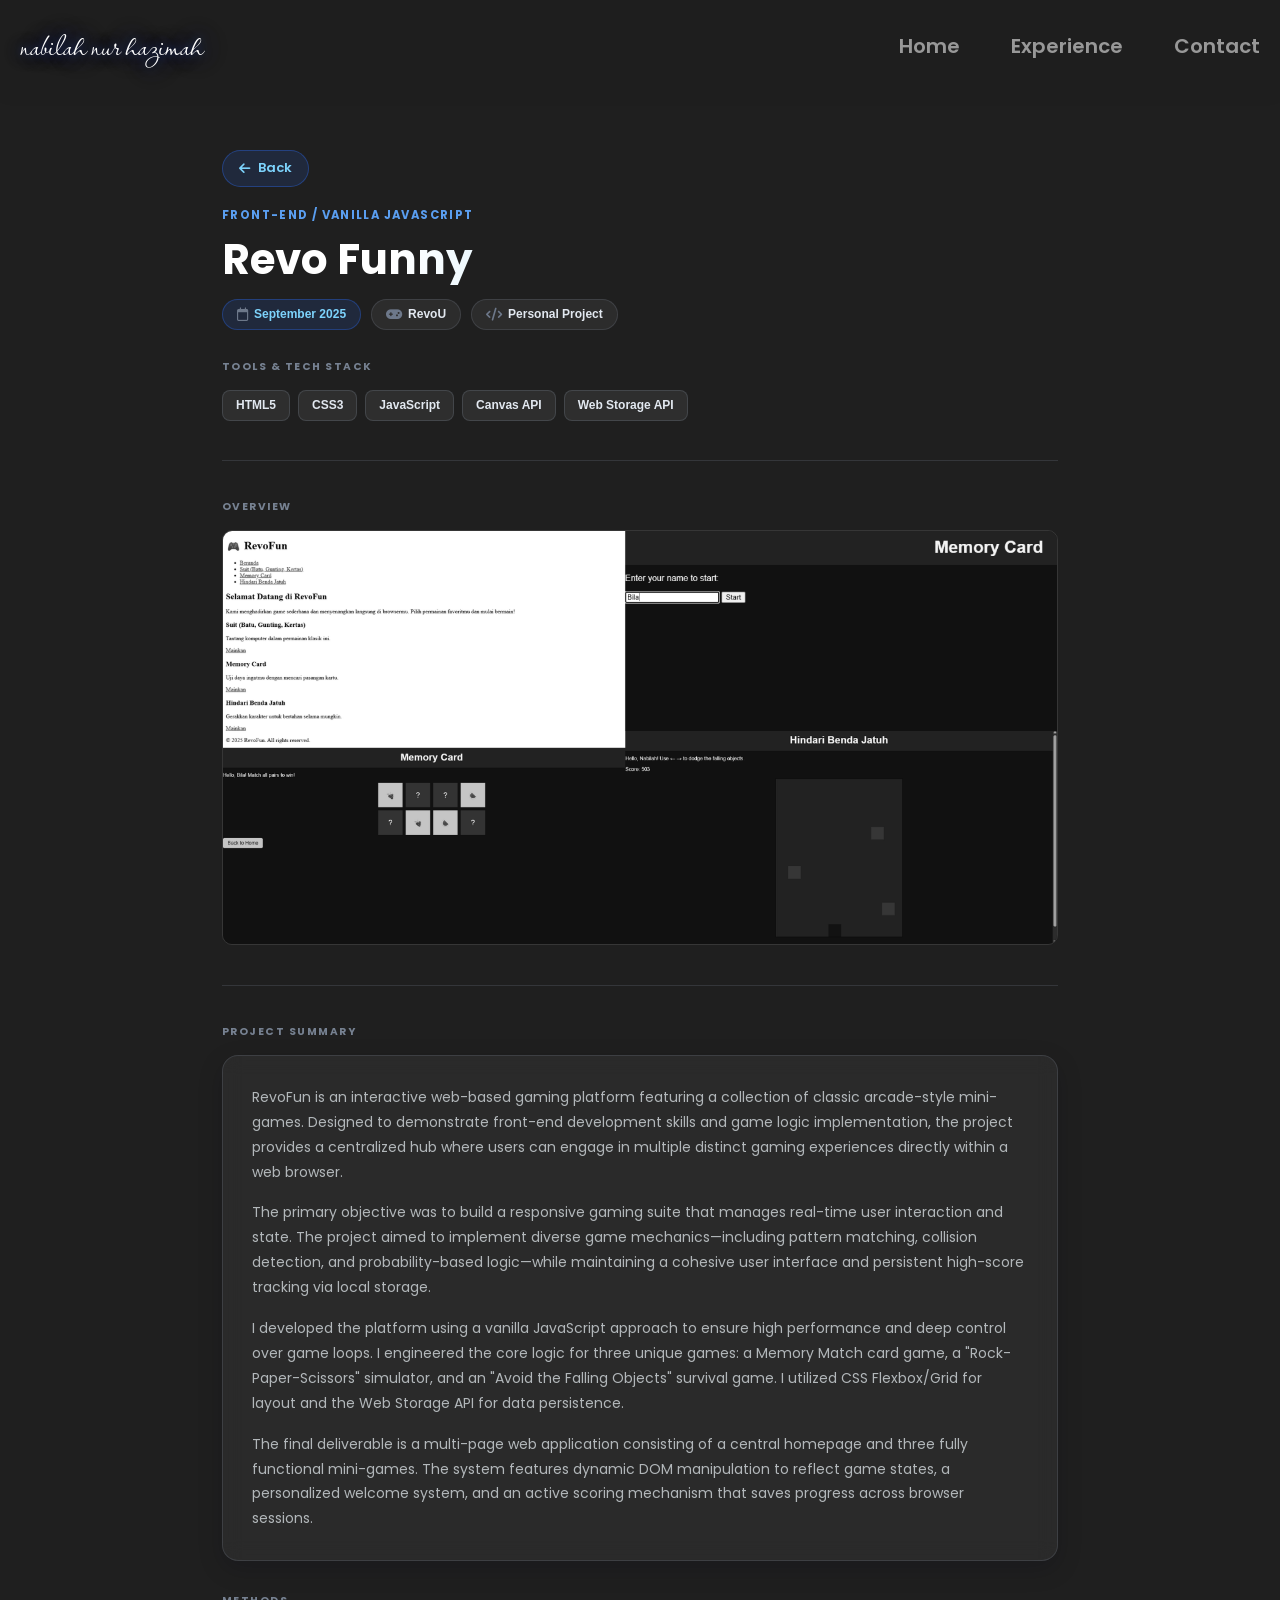
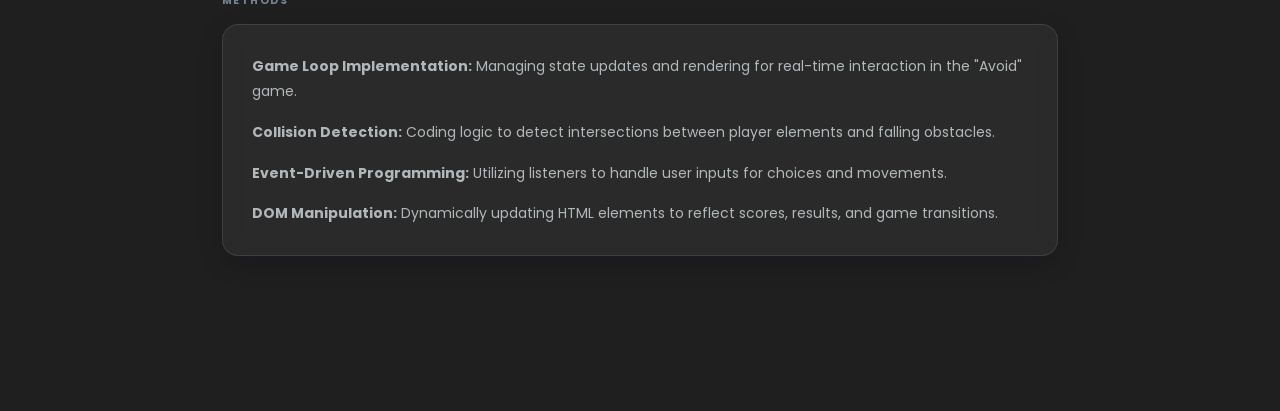
==== projects/game.html @ 8fae7a7c "push" ====
<!doctype html>
<html lang="en">
  <head>
    <meta charset="UTF-8" />
    <meta name="viewport" content="width=device-width, initial-scale=1.0" />
    <title>Browser Game Project | awxbila</title>
    <link rel="preconnect" href="https://fonts.googleapis.com" />
    <link rel="preconnect" href="https://fonts.gstatic.com" crossorigin />
    <link
      href="https://fonts.googleapis.com/css2?family=Poppins:wght@300;400;600;700&display=swap"
      rel="stylesheet"
    />
    <link
      href="https://fonts.googleapis.com/css2?family=Lavishly+Yours&display=swap"
      rel="stylesheet"
    />
    <link
      rel="stylesheet"
      href="https://cdnjs.cloudflare.com/ajax/libs/font-awesome/6.5.0/css/all.min.css"
    />
    <link rel="stylesheet" href="../assets/css/style.css" />
    <style>
      :root {
        --bg: #1f1f1f;
        --fg: #ffffff;
        --accent: #2a69f0;
        --accent-light: #7dd3fc;
        --muted: rgba(209, 215, 219, 0.82);
        --card-bg: rgba(255, 255, 255, 0.05);
        --card-border: rgba(148, 163, 184, 0.18);
        --font: "Poppins", sans-serif;
      }
      *,
      *::before,
      *::after {
        box-sizing: border-box;
        margin: 0;
        padding: 0;
        text-decoration: none;
        list-style: none;
      }
      body {
        background: var(--bg);
        color: var(--fg);
        font-family: var(--font);
        line-height: 1.6;
      }
      a {
        color: inherit;
      }
      .topbar {
        position: sticky;
        top: 0;
        z-index: 100;
        display: flex;
        align-items: center;
        gap: 14px;
        padding: 14px 2.5rem;
        background: rgba(31, 31, 31, 0.88);
        backdrop-filter: blur(10px);
        border-bottom: 1px solid var(--card-border);
      }
      .back-btn {
        display: inline-flex;
        align-items: center;
        gap: 8px;
        padding: 7px 16px;
        border-radius: 999px;
        background: rgba(42, 105, 240, 0.14);
        border: 1px solid rgba(42, 105, 240, 0.38);
        color: var(--accent-light);
        font-size: 13px;
        font-weight: 600;
        transition: background 0.25s;
        cursor: pointer;
      }
      .back-btn:hover {
        background: rgba(42, 105, 240, 0.26);
      }
      .topbar-name {
        margin-left: auto;
        font-size: 14px;
        font-weight: 600;
        color: rgba(255, 255, 255, 0.55);
        letter-spacing: 0.03em;
      }
      .project-back-row {
        display: flex;
        justify-content: flex-start;
        margin-bottom: 1.2rem;
      }
      .wrap {
        max-width: 900px;
        margin: 0 auto;
        padding: 3rem 2rem 5rem;
      }
      .proj-type {
        font-size: 11.5px;
        font-weight: 700;
        letter-spacing: 0.12em;
        text-transform: uppercase;
        color: #5a9ef0;
        margin-bottom: 10px;
      }
      .proj-title {
        font-size: clamp(26px, 5vw, 42px);
        font-weight: 700;
        line-height: 1.2;
        margin-bottom: 14px;
        background: linear-gradient(90deg, #ffffff 20%, #7dd3fc 100%);
        -webkit-background-clip: text;
        -webkit-text-fill-color: transparent;
        background-clip: text;
      }
      .proj-meta {
        display: flex;
        flex-wrap: wrap;
        gap: 10px;
        margin-bottom: 1.8rem;
      }
      .badge {
        display: inline-flex;
        align-items: center;
        gap: 6px;
        padding: 5px 14px;
        border-radius: 999px;
        font-size: 12px;
        font-weight: 600;
        font-family: Arial, sans-serif;
      }
      .badge--year {
        background: rgba(42, 105, 240, 0.14);
        border: 1px solid rgba(42, 105, 240, 0.35);
        color: var(--accent-light);
      }
      .badge--type {
        background: rgba(255, 255, 255, 0.06);
        border: 1px solid var(--card-border);
        color: #e2e8f0;
      }
      .tech-list {
        display: flex;
        flex-wrap: wrap;
        gap: 8px;
        margin-bottom: 2.4rem;
      }
      .tech-badge {
        padding: 5px 13px;
        border-radius: 8px;
        background: rgba(255, 255, 255, 0.07);
        border: 1px solid rgba(148, 163, 184, 0.2);
        font-size: 12px;
        font-weight: 600;
        color: #e2e8f0;
        font-family: Arial, sans-serif;
      }
      .section-label {
        font-size: 10.5px;
        font-weight: 700;
        letter-spacing: 0.14em;
        text-transform: uppercase;
        color: rgba(148, 163, 184, 0.75);
        margin-bottom: 14px;
      }
      .screenshots-grid {
        display: grid;
        grid-template-columns: repeat(2, 1fr);
        gap: 10px;
        margin-bottom: 2.5rem;
        align-items: start;
      }
      .screenshots-grid img {
        width: 100%;
        height: auto;
        object-fit: contain;
        object-position: center;
        filter: grayscale(100%);
        transition: filter 0.35s ease;
        border-radius: 10px;
        display: block;
        align-self: start;
        border: 1px solid var(--card-border);
      }
      .screenshots-grid img:hover {
        filter: grayscale(0%);
      }
      .screenshots-grid img:first-child {
        grid-column: 1 / -1;
      }
      .desc-card {
        background: var(--card-bg);
        border: 1px solid var(--card-border);
        border-radius: 16px;
        padding: 1.8rem;
        backdrop-filter: blur(10px);
        box-shadow: 0 8px 24px rgba(2, 6, 23, 0.18);
        margin-bottom: 2rem;
      }
      .desc-card p {
        font-size: 14px;
        line-height: 1.78;
        color: var(--muted);
        margin-bottom: 1rem;
      }
      .desc-card p:last-child {
        margin-bottom: 0;
      }
      .proj-links {
        display: flex;
        gap: 12px;
        flex-wrap: wrap;
      }
      .proj-btn {
        display: inline-flex;
        align-items: center;
        gap: 8px;
        padding: 10px 22px;
        border-radius: 10px;
        font-size: 13px;
        font-weight: 600;
        font-family: var(--font);
        transition:
          transform 0.2s,
          background 0.25s;
        cursor: pointer;
        border: none;
      }
      .proj-btn:hover {
        transform: translateY(-2px);
      }
      .proj-btn--primary {
        background: linear-gradient(135deg, #2a69f0, #00c6ff);
        color: #fff;
      }
      .proj-btn--ghost {
        background: rgba(255, 255, 255, 0.07);
        border: 1px solid rgba(148, 163, 184, 0.25);
        color: #e2e8f0;
      }
      .proj-btn--ghost:hover {
        background: rgba(255, 255, 255, 0.12);
      }
      .divider {
        height: 1px;
        background: var(--card-border);
        margin: 2.4rem 0;
      }
      @media (max-width: 600px) {
        .wrap {
          padding: 2rem 1rem 4rem;
        }
        .topbar {
          padding: 12px 1.2rem;
        }
        .proj-title {
          font-size: 24px;
        }
      }
    </style>
  </head>
  <body>
    <header>
      <nav class="navbar">
        <div class="container nav-wrapper">
          <a class="logo">nabilah nur hazimah</a>
          <div class="menu-wrapper">
            <ul class="menu">
              <li>
                <a href="../index.html#profile" class="menu-link-active"
                  >Home</a
                >
              </li>
              <li>
                <a href="../index.html#experience" class="menu-link"
                  >Experience</a
                >
              </li>
              <li>
                <a href="../index.html#contact" class="menu-link">Contact</a>
              </li>
            </ul>
          </div>
          <div class="hamburger" onclick="toggleMenu()">
            <div></div>
            <div></div>
            <div></div>
          </div>
          <ul class="mobile-menu" id="mobileMenu">
            <li>
              <a href="../index.html#profile" class="menu-link-active">Home</a>
            </li>
            <li>
              <a href="../index.html#experience" class="menu-link"
                >Experience</a
              >
            </li>
            <li>
              <a href="../index.html#contact" class="menu-link">Contact</a>
            </li>
          </ul>
        </div>
      </nav>
    </header>

    <main class="wrap">
      <div class="project-back-row">
        <a href="../index.html#experience" class="back-btn">
          <i class="fa-solid fa-arrow-left"></i>
          Back
        </a>
      </div>

      <p class="proj-type">Front-End / Vanilla JavaScript</p>
      <h1 class="proj-title">Revo Funny</h1>
      <div class="proj-meta">
        <span class="badge badge--year">
          <i class="fa-regular fa-calendar"></i> September 2025
        </span>
        <span class="badge badge--type">
          <i class="fa-solid fa-gamepad"></i> RevoU
        </span>
        <span class="badge badge--type">
          <i class="fa-solid fa-code"></i> Personal Project
        </span>
      </div>

      <p class="section-label">Tools & Tech Stack</p>
      <div class="tech-list">
        <span class="tech-badge">HTML5</span>
        <span class="tech-badge">CSS3</span>
        <span class="tech-badge">JavaScript</span>
        <span class="tech-badge">Canvas API</span>
        <span class="tech-badge">Web Storage API</span>
      </div>

      <div class="divider"></div>

      <p class="section-label">Overview</p>
      <div class="screenshots-grid">
        <img src="../assets/img/game.png" alt="Game overview" />
      </div>

      <div class="divider"></div>

      <p class="section-label">Project Summary</p>
      <div class="desc-card">
        <p>
          RevoFun is an interactive web-based gaming platform featuring a
          collection of classic arcade-style mini-games. Designed to demonstrate
          front-end development skills and game logic implementation, the
          project provides a centralized hub where users can engage in multiple
          distinct gaming experiences directly within a web browser.
        </p>
        <p>
          The primary objective was to build a responsive gaming suite that
          manages real-time user interaction and state. The project aimed to
          implement diverse game mechanics—including pattern matching, collision
          detection, and probability-based logic—while maintaining a cohesive
          user interface and persistent high-score tracking via local storage.
        </p>
        <p>
          I developed the platform using a vanilla JavaScript approach to ensure
          high performance and deep control over game loops. I engineered the
          core logic for three unique games: a Memory Match card game, a
          "Rock-Paper-Scissors" simulator, and an "Avoid the Falling Objects"
          survival game. I utilized CSS Flexbox/Grid for layout and the Web
          Storage API for data persistence.
        </p>
        <p>
          The final deliverable is a multi-page web application consisting of a
          central homepage and three fully functional mini-games. The system
          features dynamic DOM manipulation to reflect game states, a
          personalized welcome system, and an active scoring mechanism that
          saves progress across browser sessions.
        </p>
      </div>

      <!-- Method -->
      <p class="section-label">Methods</p>
      <div class="desc-card">
        <p>
          <strong>Game Loop Implementation:</strong> Managing state updates and
          rendering for real-time interaction in the "Avoid" game.
        </p>
        <p>
          <strong>Collision Detection:</strong> Coding logic to detect
          intersections between player elements and falling obstacles.
        </p>
        <p>
          <strong>Event-Driven Programming:</strong> Utilizing listeners to
          handle user inputs for choices and movements.
        </p>
        <p>
          <strong>DOM Manipulation:</strong> Dynamically updating HTML elements
          to reflect scores, results, and game transitions.
        </p>
      </div>

      <div class="proj-links">
        <!--
        <a
          href="#"
          class="proj-btn proj-btn--primary"
          target="_blank"
          rel="noopener noreferrer"
        >
          <i class="fa-solid fa-arrow-up-right-from-square"></i>
          Play Now
        </a>
    -->
        <a
          href="https://github.com/awxbila/RevoFun2.git"
          class="proj-btn proj-btn--ghost"
          target="_blank"
          rel="noopener noreferrer"
        >
          <i class="fa-brands fa-github"></i>
          Repository
        </a>
      </div>
    </main>
    <script>
      (function () {
        const markSkipIntro = () => {
          try {
            sessionStorage.setItem("awxbila:skip-intro-once", "1");
          } catch {
            // ignore storage errors
          }
        };

        document
          .querySelectorAll('a[href^="../index.html"]')
          .forEach((link) => link.addEventListener("click", markSkipIntro));
      })();
    </script>
    <script src="../assets/js/main.js"></script>
  </body>
</html>
---- assets/css/style.css ----
.cv-btn-group {
  display: flex;
  flex-direction: column;
  align-items: center;
  gap: 18px;
}
.card-se {
  background: transparent;
  border: none;
  border-radius: 10px;
  width: 90%;
  max-width: 900px;
  margin: 0 auto 30px auto;
  box-shadow: 0 4px 8px rgba(0, 0, 0, 0.3);
  display: block;
}
/* Grid 2x2 untuk gambar di dalam card-se (experience SE) */
.card-img-grid {
  display: grid;
  grid-template-columns: 1fr 1fr;
  grid-template-rows: 1fr 1fr;
  gap: 8px;
  margin-bottom: 1rem;
}
.card-img-grid img {
  width: 100%;
  height: auto;
  object-fit: contain;
  border-radius: 8px;
  background: #222;
}
/* Portfolio Toggle Buttons */

.portfolio-btn {
  flex: 1 1 0;
  padding: 0.7rem 1.5rem;
  font-size: 1.1rem;
  font-weight: 600;
  border: none;
  border-radius: 8px;
  background: #232323;
  color: #fff;
  cursor: pointer;
  transition:
    background 0.2s,
    color 0.2s;
  white-space: nowrap;
  overflow: hidden;
}

/* Typewriter animation for button text */
.typewriter-text {
  display: inline-block;
  overflow: hidden;
  white-space: nowrap;
  width: 0;
  border-right: 2px solid rgba(255, 255, 255, 0.85);
  animation:
    typewriter 1.6s steps(19, end) 0.4s forwards,
    cursor-blink 0.7s step-end 0.4s 5;
}
@keyframes typewriter {
  from {
    width: 0;
  }
  to {
    width: 11.4em;
  }
}
@keyframes cursor-blink {
  0%,
  100% {
    border-color: transparent;
  }
  50% {
    border-color: rgba(255, 255, 255, 0.85);
  }
}
.portfolio-btn.active {
  background: #2f4e91;
  color: #fff;
}
.portfolio-btn:not(.active) {
  background: #232323;
  color: #bdbdbd;
}

/* ensure disabled buttons do not show pointer cursor or allow text selection */
.portfolio-btn:disabled {
  cursor: default !important;
  user-select: none;
  /* pointer-events already disabled by element attribute, this reinforces it */
  pointer-events: none;
}

@font-face {
  font-family: "Flatlion";
  src: local("Flatlion"), local("Flat Lion");
  font-display: swap;
}

:root {
  --main-color: #ffffff;
  --body-color: #1f1f1f;

  --main-font: "Poppins", sans-serif;
}

html,
body {
  overflow-x: hidden;
}

/* ============ INTRO SPLASH OVERLAY ============ */
#intro-overlay {
  position: fixed;
  inset: 0;
  z-index: 9999;
  background-color: #1f1f1f;
  display: flex;
  align-items: center;
  justify-content: center;
  pointer-events: all;
  overflow: hidden;
  isolation: isolate;
  animation: intro-overlay-exit 0.65s ease 3.1s forwards;
}

#intro-overlay::before,
#intro-overlay::after {
  content: "";
  position: absolute;
  width: 46rem;
  height: 46rem;
  border-radius: 50%;
  pointer-events: none;
  z-index: 0;
  filter: blur(18px);
  opacity: 0.55;
  will-change: transform, filter;
  animation:
    profile-soft-glow 13s ease-in-out infinite alternate,
    profile-soft-glow-color 9s ease-in-out infinite;
}

#intro-overlay::before {
  left: -20rem;
  top: -16rem;
  background: radial-gradient(
    circle,
    rgba(96, 165, 250, 0.36) 0%,
    rgba(129, 140, 248, 0.28) 34%,
    rgba(168, 85, 247, 0.2) 58%,
    rgba(30, 64, 175, 0) 78%
  );
}

#intro-overlay::after {
  right: -20rem;
  bottom: -16rem;
  background: radial-gradient(
    circle,
    rgba(59, 130, 246, 0.32) 0%,
    rgba(147, 51, 234, 0.22) 38%,
    rgba(79, 70, 229, 0.18) 60%,
    rgba(30, 64, 175, 0) 80%
  );
  animation-duration: 15s, 10s;
  animation-direction: alternate-reverse, alternate;
}

.intro-text {
  position: relative;
  z-index: 1;
}

.intro-text {
  display: flex;
  flex-direction: column;
  align-items: center;
  gap: 0.4rem;
}

.intro-welcome {
  font-family: var(--main-font);
  font-size: clamp(52px, 10vw, 88px);
  font-weight: 600;
  color: #ffffff;
  letter-spacing: 0.18em;
  opacity: 0;
  animation:
    intro-fadein 0.55s ease 0.08s forwards,
    intro-welcome-exit 0.7s ease 2.15s forwards;
}

.intro-sub {
  font-family: var(--main-font);
  font-size: clamp(20px, 3.5vw, 34px);
  font-weight: 300;
  color: rgba(255, 255, 255, 0.7);
  opacity: 0;
  animation:
    intro-fadein 0.45s ease 0.45s forwards,
    intro-sub-exit 0.55s ease 1.7s forwards;
}

@keyframes intro-fadein {
  from {
    opacity: 0;
    transform: translateY(14px);
  }
  to {
    opacity: 1;
    transform: translateY(0);
  }
}

@keyframes intro-sub-exit {
  from {
    opacity: 1;
    transform: translateX(0);
  }
  to {
    opacity: 0;
    transform: translateX(120px);
  }
}

@keyframes intro-welcome-exit {
  from {
    opacity: 1;
    transform: scale(1) translateY(0);
  }
  to {
    opacity: 0;
    transform: scale(0.5) translateY(-80px);
  }
}

@keyframes intro-overlay-exit {
  from {
    opacity: 1;
  }
  to {
    opacity: 0;
    pointer-events: none;
  }
}
/* ============ END INTRO ============ */

body {
  background-color: var(--body-color);
  font-family: var(--main-font);
  padding-top: 6.4rem;
}
* {
  margin: 0;
  padding: 0;
  box-sizing: border-box;
  list-style: none;
  text-decoration: none;
  user-select: none; /* disable text selection site-wide */
  -webkit-user-select: none;
  -moz-user-select: none;
  -ms-user-select: none;
}
.container {
  width: 100%;
  max-width: 110rem;
  margin-left: auto;
  margin-right: auto;
  padding-left: 2rem;
  padding-right: 2rem;
}
.navbar {
  background-color: rgba(31, 31, 31, 0.78);
  top: 0;
  left: 0;
  width: 100%;
  z-index: 1000;
  box-shadow: 0 0.2rem 1rem rgba(0, 0, 0, 0.05);
  position: fixed;
  backdrop-filter: blur(8px);
  -webkit-backdrop-filter: blur(8px);
}
.navbar .nav-wrapper {
  display: flex;
  justify-content: space-between;
  align-items: center;
  padding: 20px;
  background-color: transparent;
  color: var(--main-color);
  position: relative;
}
.nav-wrapper .menu-toggle {
  display: none;
}
.nav-wrapper .logo {
  font-size: 32px;
  font-family: "Lavishly Yours", cursive;
  font-weight: 400;
  font-style: normal;
  color: var(--main-color);
  text-shadow:
    0 0 10px rgba(30, 64, 175, 0.58),
    0 0 24px rgba(30, 64, 175, 0.44),
    0 0 42px rgba(37, 99, 235, 0.34),
    0 0 68px rgba(59, 130, 246, 0.24);
}
.nav-wrapper .menu-wrapper .menu {
  display: flex;
  align-items: center;
  gap: 3.2rem;
}
.menu a {
  font-size: 20px;
  font-weight: 500;
  color: rgb(255, 255, 255);
  position: relative;
  padding: 0.8rem 0;
  transition: color 0.3s ease;
}
.menu a::after {
  content: "";
  position: absolute;
  width: 0;
  height: 0.2rem;
  bottom: 0;
  left: 0;
  background-color: rgb(177, 177, 177);
  transition: width 0.3s ease;
}
.menu a:hover {
  color: var(--main-color);
}
.menu a:hover::after {
  width: 100%;
}
.menu-wrapper .menu {
  display: flex;
  gap: 2rem;
  list-style: none;
}
.menu-wrapper .menu .menu-link,
.menu-wrapper .menu .menu-link-active {
  font-size: 20px;
  color: #989898;
  font-family: var(--main-font);
  font-weight: 600;
  font-style: normal;
}
.hamburger {
  display: none;
  flex-direction: column;
  gap: 5px;
  cursor: pointer;
  padding: 10px;
  z-index: 900;
}
.hamburger div {
  width: 25px;
  height: 3px;
  background-color: #ffffff;
  transition: all 0.3s ease;
}
/* Mobile Menu Hidden by Default */
.mobile-menu {
  display: none;
  flex-direction: column;
  position: absolute;
  top: 100%;
  left: 0;
  right: 0;
  background-color: #52606b94;
  align-items: center;
  gap: 1.5rem;
  padding: 0;
  list-style: none;
  overflow: hidden;
  max-height: 0;
  opacity: 0;
  transition:
    max-height 0.4s ease,
    opacity 0.4s ease,
    padding 0.3s ease;
  z-index: 999;
}
/* Active Dropdown */
.mobile-menu.active {
  display: flex;
  max-height: 300px;
  padding: 1.5rem 0;
  opacity: 1;
}
.mobile-menu li a {
  font-size: 18px;
  font-weight: 600;
  color: var(--main-color);
  text-decoration: none;
  transition: color 0.3s ease;
}
.mobile-menu li a:hover {
  color: #31313b;
}
/* ========== SMOOTH BODY MOVEMENT ========== */
body {
  transition: margin-top 0.4s ease;
}
.profile {
  min-height: calc(100vh - 6.4rem);
  padding: 3rem 0 2.8rem;
  background-color: transparent;
  display: grid;
  align-items: center;
  position: relative;
  overflow: visible;
}
.profile::before,
.profile::after {
  content: "";
  position: absolute;
  width: 44rem;
  height: 44rem;
  border-radius: 50%;
  pointer-events: none;
  z-index: 0;
  filter: blur(14px);
  opacity: 0.72;
  will-change: transform;
  animation:
    profile-soft-glow 10s ease-in-out infinite alternate,
    profile-soft-glow-color 7.5s ease-in-out infinite;
}
.profile::before {
  left: -16rem;
  top: -24rem;
  background: radial-gradient(
    circle,
    rgba(96, 165, 250, 0.38) 0%,
    rgba(129, 140, 248, 0.3) 30%,
    rgba(168, 85, 247, 0.2) 56%,
    rgba(30, 64, 175, 0) 76%
  );
}
.profile::after {
  right: -20rem;
  bottom: -16rem;
  background: radial-gradient(
    circle,
    rgba(125, 211, 252, 0.34) 0%,
    rgba(59, 130, 246, 0.24) 34%,
    rgba(147, 51, 234, 0.2) 58%,
    rgba(29, 78, 216, 0) 78%
  );
  animation-duration: 12s;
  animation-direction: alternate-reverse;
}
.profile .container {
  position: relative;
  z-index: 1;
}
@keyframes profile-soft-glow {
  0% {
    transform: translate(0, 0) scale(1);
  }
  25% {
    transform: translate(140px, -80px) scale(1.12);
  }
  55% {
    transform: translate(-60px, 120px) scale(0.94);
  }
  80% {
    transform: translate(100px, 60px) scale(1.07);
  }
  100% {
    transform: translate(-120px, -40px) scale(1.04);
  }
}
@keyframes profile-soft-glow-color {
  0% {
    filter: blur(14px) hue-rotate(-10deg) saturate(108%);
  }
  50% {
    filter: blur(14px) hue-rotate(24deg) saturate(126%);
  }
  100% {
    filter: blur(14px) hue-rotate(-6deg) saturate(112%);
  }
}
@media (prefers-reduced-motion: reduce) {
  .profile::before,
  .profile::after {
    animation: none;
  }
}
.profile-content {
  display: flex;
  align-items: center;
  width: 88%;
  max-width: 980px;
  margin: 2rem auto 0;
}
.profile .profile-text {
  font-family: var(--main-font);
  color: white;
  flex: 1.2;
  margin-right: 6rem;
}
.profile-text h2 {
  font-family: var(--main-font);
  color: var(--main-color);
  font-size: 65px;
  font-weight: 600;
  text-align: left;
  margin-left: 1rem;
}
.profile-text p {
  color: var(--main-color);
  padding: 1rem 1rem 0;
  text-align: left;
  font-family: var(--main-font);
  font-size: 23px;
  font-weight: 300;
  margin: 0;
}

/* push the software engineering button close to the left edge, with a rightward offset */
.profile-text .portfolio-btn {
  display: inline-block;
  text-align: left;
  position: relative;
  left: calc(
    (100vw - 100%) / -2 + 2rem + 3.5cm
  ); /* shift right additional 3.5cm (0.5cm further left) */
  margin-left: 7.5cm;
}
.profile-img {
  flex: 1;
  display: flex;
  justify-content: center;
  align-items: center;
}
.profile-img-frame {
  display: inline-flex;
  max-width: 90%;
  padding: 0;
}
.profile-img img {
  display: block;
  max-width: 100%;
  height: auto;
  border-radius: 50%;
  aspect-ratio: 1 / 1;
  object-fit: cover;
}
.btn-container {
  text-align: left;
  margin-left: 1rem;
  margin-top: 3rem;
}
.btn {
  padding: 15px 30px;
  background: linear-gradient(135deg, #00c6ff, #0072ff);
  color: var(--main-color);
  font-family: var(--main-font);
  border: none;
  border-radius: 10px;
  text-decoration: none;
  font-size: 25px;
  font-weight: 400;
  box-shadow: 0 4px 10px rgba(0, 114, 255, 0.4);
  transition:
    transform 0.2s ease,
    box-shadow 0.2s ease;
}
.btn:hover {
  transform: translateY(-3px);
  box-shadow: 0 6px 14px rgba(0, 114, 255, 0.6);
}
.about {
  min-height: calc(100vh - 6.4rem);
  padding: 4rem 0;
  display: grid;
  align-items: center;
}
#about-content-wrapper {
  width: 92%;
  max-width: 1080px;
  margin: 0 auto;
}
.about-content {
  display: flex;
  align-items: center;
  padding: 40px;
  gap: 70px;
  flex-wrap: wrap;
  min-height: 72vh;
  border-radius: 1rem;
}
.about-scroll-ready #about .about-img {
  opacity: 0;
  transform: translateX(-40px);
  transition:
    opacity 0.88s ease,
    transform 0.88s ease;
}

.about-scroll-ready #about .about-title {
  opacity: 0;
  transform: translateY(28px);
  transition:
    opacity 0.88s ease 0.19s,
    transform 0.88s ease 0.19s;
}

.about-scroll-ready #about .about-text p {
  opacity: 0;
  transform: translateY(32px);
  transition:
    opacity 0.94s ease 0.35s,
    transform 0.94s ease 0.35s;
}

.about-scroll-ready #about.is-visible .about-img,
.about-scroll-ready #about.is-visible .about-title,
.about-scroll-ready #about.is-visible .about-text p {
  opacity: 1;
  transform: translate(0, 0);
}

/* === PERFORMA ENTRANCE ANIMATION === */
.performa-anim-ready .language {
  opacity: 0;
  transform: translateX(-40px);
  transition:
    opacity 0.88s ease,
    transform 0.88s ease;
}

.performa-anim-ready .studies {
  opacity: 0;
  transform: translateX(40px);
  transition:
    opacity 0.88s ease 0.5s,
    transform 0.88s ease 0.5s;
}

.performa-anim-ready #performa.is-visible .language,
.performa-anim-ready #performa.is-visible .studies {
  opacity: 1;
  transform: translate(0, 0);
}

.about-img {
  position: relative;
  width: 380px;
  max-width: 100%;
  border-radius: 1.5rem;
  overflow: hidden;
}
.about-img img {
  width: 100%;
  height: auto;
  display: block;
  border-radius: inherit;
  filter: grayscale(1) brightness(1.28) saturate(0.2) contrast(0.9);
}
.about-img::before,
.about-img::after {
  content: "";
  position: absolute;
  inset: 0;
  border-radius: inherit;
  pointer-events: none;
  opacity: 0;
  transition: opacity 0.2s ease;
}
.about-img::before {
  z-index: 2;
  background-image: var(--about-image);
  background-size: cover;
  background-position: center;
  background-repeat: no-repeat;
  -webkit-mask-image: radial-gradient(
    circle var(--spot-size, 108px) at var(--spot-x, 50%) var(--spot-y, 50%),
    #000 0 58%,
    transparent 100%
  );
  mask-image: radial-gradient(
    circle var(--spot-size, 108px) at var(--spot-x, 50%) var(--spot-y, 50%),
    #000 0 58%,
    transparent 100%
  );
}
.about-img::after {
  z-index: 3;
  background: radial-gradient(
    circle calc(var(--spot-size, 108px) + 20px) at var(--spot-x, 50%)
      var(--spot-y, 50%),
    rgba(255, 255, 255, 0.26) 0%,
    rgba(255, 255, 255, 0.12) 38%,
    rgba(255, 255, 255, 0) 70%
  );
  mix-blend-mode: screen;
}
.about-img.is-spotlight::before,
.about-img.is-spotlight::after {
  opacity: 1;
}
.about-text {
  font-family: var(--main-font);
  color: var(--main-color);
  font-size: 14px;
  font-weight: 400;
  flex: 1;
  text-align: justify;
  max-width: 700px;
}
.about-text h2 {
  text-align: left;
  font-family: var(--main-font);
  color: var(--main-color);
  font-size: 52px;
  font-weight: 600;
  padding-bottom: 10px;
}
.about-text p {
  line-height: 1.6;
  font-family: arial;
  font-size: 14px;
  font-weight: 400;
}
.about-text h3 {
  font-family: Arial;
  margin-top: 3em;
}
.about-title {
  font-size: 1.5rem;
}

@media (prefers-reduced-motion: reduce) {
  .about-scroll-ready #about .about-img,
  .about-scroll-ready #about .about-title,
  .about-scroll-ready #about .about-text p {
    opacity: 1;
    transform: none;
    transition: none;
  }
  .performa-anim-ready .language,
  .performa-anim-ready .studies {
    opacity: 1;
    transform: none;
    transition: none;
  }
}

/* === PROJECT PAGE SCROLL REVEAL === */
.project-scroll-ready .project-reveal-label,
.project-scroll-ready .project-reveal-target {
  opacity: 0;
  transform: translateY(42px) scale(0.985);
  transition:
    opacity 0.9s cubic-bezier(0.22, 1, 0.36, 1) var(--project-reveal-delay, 0ms),
    transform 0.9s cubic-bezier(0.22, 1, 0.36, 1)
      var(--project-reveal-delay, 0ms);
  will-change: opacity, transform;
}

.project-scroll-ready .project-reveal-label {
  transform: translateY(28px);
}

.project-scroll-ready .project-reveal-label.is-visible,
.project-scroll-ready .project-reveal-target.is-visible {
  opacity: 1;
  transform: translateY(0) scale(1);
}

@media (prefers-reduced-motion: reduce) {
  .project-scroll-ready .project-reveal-label,
  .project-scroll-ready .project-reveal-target {
    opacity: 1;
    transform: none;
    transition: none;
  }
}

.section {
  font-family: var(--main-font);
  color: var(--main-color);
}

.tools-title {
  font-family: var(--main-font);
  color: var(--main-color);
  font-size: 36px;
  font-weight: 600;
  text-align: left;
  position: relative;
  display: block;
  padding-top: 10px;
  margin-bottom: 8px;
}

#skills-bd > p {
  margin-top: 0.35rem;
  margin-bottom: 1.75rem;
}

.tools-title::before {
  content: "";
  position: absolute;
  top: -15px;
  left: 0;
  width: 100%;
  height: 2px;
  background-color: var(--main-color);
}

.tools-grid {
  display: grid;
  grid-template-columns: repeat(4, 1fr);
  gap: 20px;
  align-items: stretch;
  grid-auto-rows: 104px;
}

.tool-card {
  display: flex;
  align-items: center;
  align-self: stretch;
  gap: 15px;
  padding: 18px;
  min-height: 104px;
  height: 100%;
  border-radius: 12px;
  background: #141414;
  border: 1px solid rgba(255, 255, 255, 0.05);
  transition:
    transform 0.3s ease,
    border-color 0.3s ease,
    opacity 0.55s ease,
    translate 0.55s ease,
    filter 0.4s ease;
  opacity: 0;
  translate: 0 28px;
  filter: grayscale(100%);
}

.tool-card.card-visible {
  opacity: 1;
  translate: 0 0;
}

.skills-title1 h2 {
  font-size: 32px;
  margin-bottom: 30px;
}

.skill {
  margin-bottom: 20px;
}

.skill-name {
  display: block;
  margin-bottom: 8px;
  font-size: 16px;
}

.skill-bar {
  display: flex;
  gap: 6px;
}

.skill-bar span {
  width: 35px;
  height: 8px;
  background: #444;
  border-radius: 5px;
}

.skill-bar .active {
  background: #2a69f0;
}

@media (prefers-reduced-motion: reduce) {
  .tool-card {
    opacity: 1;
    translate: 0 0;
    transition:
      transform 0.3s ease,
      border-color 0.3s ease;
  }
}

.tool-card:hover {
  transform: translateY(-4px);
  border: 1px solid rgba(255, 255, 255, 0.15);
  filter: grayscale(0%);
}

.tool-card img {
  width: 40px;
  height: 40px;
  flex-shrink: 0;
}

.tool-card > div {
  min-width: 0;
}

.tool-card h3 {
  font-size: 16px;
  margin: 0;
  line-height: 1.25;
}

.tool-card span {
  font-size: 13px;
  color: #9ca3af;
  line-height: 1.25;
}

.skills {
  padding: 20px;
  margin-bottom: 20px;
  font: var(--main-font);
  color: var(--main-color);
}
#skills-content-wrapper {
  width: 92%;
  max-width: 1080px;
  margin: 0 auto;
}
.skills-title {
  font-family: var(--main-font);
  color: var(--main-color);
  font-size: 36px;
  font-weight: 600;
  text-align: left;
  position: relative;
  display: block; /* ensure it occupies full width so Tech and Soft stack */
  padding-top: 10px;
}
.skills-title1 {
  font-family: var(--main-font);
  color: var(--main-color);
  font-size: 36px;
  font-weight: 600;
  text-align: left;
  position: relative;
  display: block;
  padding-top: 10px;
  margin-top: 3rem;
  margin-bottom: 1.35rem;
}
.skills-title::before {
  content: "";
  position: absolute;
  top: -15px;
  left: 0;
  width: 100%;
  height: 2px;
  background-color: var(--main-color);
}

/* helper classes for colored words in headings */
.blue-text {
  color: #365baa;
}
.white-text {
  color: #ffffff;
}

.skills .container {
  text-align: left;
}

.skill {
  width: 100%;
  margin-bottom: 18px;
  display: flex;
  align-items: center;
  gap: 1rem;
}

.skill:last-of-type {
  margin-bottom: 0;
}

.skill-name {
  display: inline-block;
  margin-bottom: 0;
  min-width: 170px;
  font-size: 16px;
  font-family: var(--main-font);
  color: var(--main-color);
  font-weight: 500;
}

.skill-bar {
  display: flex;
  align-items: center;
  gap: 5px;
  flex-wrap: nowrap;
}

.skill-bar span {
  width: 22px;
  height: 8px;
  background: #444;
  border-radius: 5px;
}

.soft-skills-grid {
  display: grid;
  grid-template-columns: 1fr 1fr;
  gap: 0.5rem 3rem;
}

.soft-skills-anim-ready .soft-skills-grid .skill {
  opacity: 0;
  transition:
    opacity 0.58s ease,
    transform 0.58s ease;
}

.soft-skills-anim-ready .soft-skills-grid .skill:nth-child(odd) {
  transform: translateX(-44px);
}

.soft-skills-anim-ready .soft-skills-grid .skill:nth-child(even) {
  transform: translateX(44px);
}

.soft-skills-anim-ready .soft-skills-grid.soft-visible .skill {
  opacity: 1;
  transform: translateX(0);
}

.skill-bar .active {
  background: #749cec;
}

@media (prefers-reduced-motion: reduce) {
  .soft-skills-anim-ready .soft-skills-grid .skill {
    opacity: 1;
    transform: none;
    transition: none;
  }
}
/* style and underline for Tech Skills heading */
.section-title {
  position: relative;
  display: inline-block;
}
.section-title::before {
  content: "";
  position: absolute;
  top: -15px;
  left: 0;
  width: 100%;
  height: 2px;
  background-color: var(--main-color);
}

/* underline only the Tech Skills heading */
.section-title {
  position: relative;
  display: inline-block;
}
.section-title::before {
  content: "";
  position: absolute;
  top: -15px;
  left: 0;
  width: 100%;
  height: 2px;
  background-color: var(--main-color);
}
.section h2 {
  font-size: 54px;
  border-bottom: 2px solid rgb(255, 255, 255);
  margin-bottom: 20px;
}
.performa,
.skills,
.experience,
.download-section {
  position: relative;
  overflow: visible;
}

.performa::before,
.skills::before,
.experience::before,
.download-section::before {
  content: "";
  position: absolute;
  width: 38rem;
  height: 38rem;
  border-radius: 50%;
  pointer-events: none;
  z-index: 0;
  filter: blur(14px);
  opacity: 0.52;
  will-change: transform;
  animation:
    profile-soft-glow 11s ease-in-out infinite alternate,
    profile-soft-glow-color 8.3s ease-in-out infinite;
}

.performa::before {
  left: -18rem;
  top: -10rem;
  background: radial-gradient(
    circle,
    rgba(96, 165, 250, 0.36) 0%,
    rgba(129, 140, 248, 0.28) 34%,
    rgba(168, 85, 247, 0.2) 58%,
    rgba(30, 64, 175, 0) 78%
  );
}

.skills::before {
  right: -20rem;
  top: 8rem;
  background: radial-gradient(
    circle,
    rgba(125, 211, 252, 0.34) 0%,
    rgba(59, 130, 246, 0.26) 34%,
    rgba(147, 51, 234, 0.2) 58%,
    rgba(29, 78, 216, 0) 78%
  );
  animation-duration: 12.5s, 9s;
  animation-direction: alternate-reverse, alternate;
}

.experience::before {
  left: -20rem;
  top: 6rem;
  background: radial-gradient(
    circle,
    rgba(56, 189, 248, 0.34) 0%,
    rgba(99, 102, 241, 0.26) 34%,
    rgba(192, 132, 252, 0.2) 58%,
    rgba(37, 99, 235, 0) 78%
  );
}

.download-section::before {
  right: -16rem;
  top: -2rem;
  background: radial-gradient(
    circle,
    rgba(125, 211, 252, 0.36) 0%,
    rgba(59, 130, 246, 0.28) 34%,
    rgba(167, 139, 250, 0.22) 58%,
    rgba(29, 78, 216, 0) 78%
  );
  animation-duration: 13.2s, 9.4s;
  animation-direction: alternate-reverse, alternate;
}

.performa .performa-wrapper,
.skills .container,
.experience .container,
.download-section .container {
  position: relative;
  z-index: 1;
}

@media (prefers-reduced-motion: reduce) {
  .performa::before,
  .skills::before,
  .experience::before,
  .download-section::before {
    animation: none;
  }
}

.performa {
  margin-top: 30px;
  padding: 1.5rem;
  margin-right: 3rem;
}
.performa-wrapper {
  display: flex;
  justify-content: center;
  flex-direction: row;
  align-items: flex-start;
  gap: 2rem;
  flex-wrap: wrap;
  font: var(--main-font);
  color: var(--main-color);
  max-width: 1080px;
  margin: 0 auto;
}
.performa-header {
  flex: 1;
  min-width: 300px;
  padding: 1rem;
  box-sizing: border-box;
  display: flex;
  flex-direction: column;
  align-items: flex-start;
}
/* LANGUAGE BAR */
.language {
  width: 100%;
}
.language h2 {
  font-size: 36px;
  border-bottom: 2px solid #999;
  padding-bottom: 8px;
  margin-bottom: 22px;
  width: 100%;
}
.lang-skill {
  margin-bottom: 30px;
}
.lang-skill .label {
  font-family: var(--main-font);
  font-size: 19px;
  color: var(--main-color);
  font-weight: 600;
  display: flex;
  justify-content: space-between;
  margin-bottom: 5px;
}
.bar {
  width: 100%;
  max-width: 400px;
  height: 10px;
  background: #444;
  border-radius: 20px;
  overflow: hidden;
}
.bar .fill {
  height: 100%;
  background: linear-gradient(to right, #7f00ff, #00e0ff);
  border-radius: 50px;
}
.level {
  font-family: var(--main-font);
  color: var(--main-color);
  font-weight: 600;
  float: right;
  font-size: 13px;
}
/* STUDIES */
.studies {
  width: 100%;
  --study-icon-size: 58px;
  --study-item-spacing: 30px;
}
.studies h2 {
  font-size: 36px;
  border-bottom: 2px solid #999;
  padding-bottom: 8px;
  margin-bottom: 22px;
  width: 100%;
}
.study-item {
  display: flex;
  align-items: flex-start;
  gap: 14px;
  margin-bottom: var(--study-item-spacing);
  position: relative;
}
.study-item:last-child {
  margin-bottom: 0;
}
.study-item:not(:last-child)::after {
  content: "";
  position: absolute;
  left: calc(var(--study-icon-size) / 2 - 1px);
  top: calc(var(--study-icon-size) + 4px);
  height: calc(100% - var(--study-icon-size) + var(--study-item-spacing) - 4px);
  border-left: 2px dashed rgba(125, 211, 252, 0.65);
  pointer-events: none;
  z-index: 0;
}
.icon {
  width: var(--study-icon-size);
  height: var(--study-icon-size);
  flex: 0 0 var(--study-icon-size);
  border-radius: 50%;
  background: linear-gradient(to bottom right, #00e0ff, #7f00ff);
  display: flex;
  justify-content: center;
  align-items: center;
  position: relative;
  margin-right: 0;
  padding: 4px;
  overflow: hidden;
}
.icon img {
  width: 100%;
  height: 100%;
  object-fit: contain;
  border-radius: 50%;
  background-color: rgba(255, 255, 255, 0.94);
}
.study-logo-ipb {
  width: 100%;
  height: 100%;
  object-fit: contain;
  border-radius: 50%;
  background-color: transparent;
}
.icon-ipb {
  width: var(--study-icon-size);
  height: var(--study-icon-size);
  flex: 0 0 var(--study-icon-size);
  border-radius: 50%;
  background: linear-gradient(to bottom right, #00e0ff, #7f00ff);
  display: flex;
  justify-content: center;
  align-items: center;
  position: relative;
  margin-right: 0;
  padding: 4px;
  overflow: hidden;
}
.icon::before {
  content: none;
}
.info {
  line-height: 1.4;
  flex: 1;
  min-width: 0;
  padding-left: 2px;
}
.studies .info > strong {
  font-family: var(--main-font);
  font-size: 19px;
  color: var(--main-color);
  display: block;
  font-weight: 600;
}
.info p {
  margin: 4px 0 0;
  font-size: 16px;
  font-weight: 300;
  font-family: var(--main-font);
  color: var(--main-color);
}
.studies .info h3,
.studies .info h4,
.studies .info h5 {
  margin: 6px 0 0;
  padding-left: 4px;
  font-size: 12px;
  font-weight: 300;
  font-family: Arial, sans-serif;
  color: rgb(209, 215, 219);
  text-align: justify;
  text-justify: inter-word;
}

.studies .info h4,
.studies .info h4 strong {
  color: rgb(83, 133, 194);
}

.studies .info h3 strong,
.studies .info h4 strong,
.studies .info h5 strong {
  font-family: inherit;
  font-size: inherit;
  font-weight: inherit;
  display: inline;
}

.status-icon {
  width: 45px;
  height: 45px;
  border-radius: 12px;

  display: flex;
  align-items: center;
  justify-content: center;

  position: relative;
  isolation: isolate;
  background: linear-gradient(135deg, rgb(37, 37, 40), rgb(10, 14, 24));
  color: white;
  font-size: 18px;
  border: 1px solid rgba(105, 130, 175, 0.35);
  box-shadow:
    0 0 10px rgba(14, 22, 40, 0.55),
    0 0 18px rgba(27, 62, 122, 0.28);

  flex-shrink: 0;
}

.status-icon::before {
  content: "";
  position: absolute;
  inset: -1.4px;
  border-radius: inherit;
  padding: 1.4px;
  background: linear-gradient(
    135deg,
    rgba(7, 7, 9, 0.98) 0%,
    rgba(21, 28, 45, 0.92) 50%,
    rgba(68, 129, 228, 0.78) 100%
  );
  -webkit-mask:
    linear-gradient(#000 0 0) content-box,
    linear-gradient(#000 0 0);
  mask:
    linear-gradient(#000 0 0) content-box,
    linear-gradient(#000 0 0);
  -webkit-mask-composite: xor;
  mask-composite: exclude;
  pointer-events: none;
}

.status-icon::after {
  content: "";
  position: absolute;
  inset: -7px;
  border-radius: 16px;
  background: radial-gradient(
    circle at 34% 30%,
    rgba(10, 10, 12, 0.38) 0%,
    rgba(25, 52, 103, 0.22) 55%,
    rgba(56, 124, 246, 0.12) 100%
  );
  filter: blur(6px);
  z-index: -1;
  pointer-events: none;
}

.status-card {
  display: flex;
  align-items: center;
  gap: 15px;
}

.status-section {
  margin-right: 3rem;
  padding: 0.4rem 1.5rem 0.8rem;
  margin-bottom: 3rem;
}

.status-wrapper {
  max-width: 1080px;
  margin: 0 auto;
  display: grid;
  grid-template-columns: repeat(3, minmax(220px, 1fr));
  gap: 1rem;
}

.status-card {
  min-height: 132px;
  padding: 1.15rem 1rem;
  border-radius: 14px;
  border: 1px solid rgba(125, 211, 252, 0.34);
  background: linear-gradient(
    145deg,
    rgba(15, 23, 42, 0.55) 0%,
    rgba(55, 65, 81, 0.35) 100%
  );
  box-shadow: 0 12px 26px rgba(2, 6, 23, 0.34);
  display: flex;
  align-items: center;
  justify-content: flex-start;
}

.status-card h3 {
  margin: 0;
  font-size: 16px;
  font-family: Arial, Helvetica, sans-serif;
  font-weight: 600;
  color: rgb(255, 255, 255);
  text-align: left;
}

.status-card p {
  margin: 0;
  font-size: 12px;
  font-family: Arial, Helvetica, sans-serif;
  font-weight: 600;
  color: rgb(212, 200, 200);
  text-align: left;
}

.status-number {
  font-size: 28px;
  font-weight: 600;
  color: var(--main-color);
  margin-left: auto;
}

.experience {
  padding: 2.5rem;
  margin-right: 3rem;
  font-family: var(--main-font);
  color: var(--main-color);
}
/*EXPERIANCE*/
.experience-heading {
  display: flex;
  flex-direction: column;
  align-items: center;
  justify-content: center;
  width: 100%;
  margin: 40px 0 14px;
  gap: 0.5rem;
}
.experience-heading::before,
.experience-heading::after {
  content: none;
}
.experience-heading h2 {
  font-size: 54px;
  font-family: var(--main-font);
  font-weight: 600;
  text-align: center;
  margin: 0;
  white-space: nowrap;
  background: linear-gradient(90deg, #b1b9ff 0%, #534bc5 100%);
  -webkit-background-clip: text;
  background-clip: text;
  color: transparent;
}

.experience-heading p {
  max-width: 760px;
  margin: 0;
  font-size: 15px;
  line-height: 1.2;
  text-align: center;
  color: rgba(187, 187, 187, 0.92);
}
.experience .container h3 {
  font-size: 27.5px;
  font-family: var(--main-font);
  padding: 10px;
  margin: 20px 0 20px;
  font-weight: 600;
  color: var(--main-color);
}
/* TAB MENU */

.portfolio-tabs {
  display: flex;
  justify-content: space-between;
  align-items: center;

  max-width: 700px;
  margin: 34px auto 12px;

  background: rgba(255, 255, 255, 0.08);
  border-radius: 14px;
  padding: 5px;

  backdrop-filter: blur(10px);
}

.tab {
  flex: 1;

  background: transparent;
  border: none;

  padding: 11px 0;

  display: flex;
  flex-direction: column;
  align-items: center;
  justify-content: center;

  gap: 4px;

  color: #ddd;
  font-family: Arial, Helvetica, sans-serif;
  font-size: 13px;
  font-weight: 600;
  line-height: 1.15;

  cursor: pointer;
  transition: 0.3s;
  border-radius: 10px;
}

.tab.active {
  background: rgba(28, 71, 146, 0.52);
  color: white;
  box-shadow: 0 0 14px rgba(32, 94, 203, 0.2);
}

.tab:hover:not(.active) {
  background: rgba(255, 255, 255, 0.05);
  color: white;
}

/* ICON */

.tab i {
  font-size: 15px;
}

/* FILTER */

.experience-filter {
  display: flex;
  justify-content: center;
  gap: 8px;
  margin-bottom: 32px;
  background: rgba(255, 255, 255, 0.08);
  padding: 5px;
  border-radius: 24px;
  width: max-content;
  margin-left: auto;
  margin-right: auto;
}

.filter {
  border: none;
  padding: 8px 18px;
  border-radius: 18px;
  background: transparent;
  color: white;
  font-family: Arial, Helvetica, sans-serif;
  font-size: 13px;
  font-weight: 600;
  line-height: 1.1;
  cursor: pointer;
  transition: 0.3s;
}

.filter.active {
  background: #1f4eb3;
  box-shadow: 0 0 14px rgba(42, 105, 240, 0.42);
}

.filter:hover:not(.active) {
  background: rgba(42, 105, 240, 0.2);
}

/* GRID */

.portfolio-grid {
  display: none;
  grid-template-columns: repeat(auto-fit, minmax(250px, 1fr));
  gap: 25px;
  max-width: 1000px;
  margin: auto;
}

.portfolio-grid.active {
  display: grid;
}

.experience-entry[hidden] {
  display: none !important;
}

.work-timeline {
  grid-column: 1 / -1;
  width: 100%;
  max-width: 920px;
  margin: 0 auto;
  padding: 1.8rem 1.8rem 1.5rem;
  border-radius: 18px;
  background: rgba(255, 255, 255, 0.05);
  border: 1px solid rgba(148, 163, 184, 0.18);
  backdrop-filter: blur(10px);
  box-shadow: 0 16px 34px rgba(2, 6, 23, 0.22);
  justify-self: center;
  --work-logo-size: 75px;
  --work-item-spacing: 34px;
}

.work-item {
  position: relative;
  display: flex;
  align-items: flex-start;
  gap: 18px;
  margin-bottom: var(--work-item-spacing);
}

.work-item:last-child {
  margin-bottom: 0;
}

.work-item:not(:last-child)::after {
  content: "";
  position: absolute;
  left: calc(var(--work-logo-size) / 2 - 1px);
  top: calc(var(--work-logo-size) + 6px);
  height: calc(100% - var(--work-logo-size) + var(--work-item-spacing) - 6px);
  border-left: 2px solid rgba(125, 211, 252, 0.55);
  pointer-events: none;
}

.work-logo {
  width: var(--work-logo-size);
  height: var(--work-logo-size);
  flex: 0 0 var(--work-logo-size);
  border-radius: 50%;
  padding: 4px;
  background: linear-gradient(135deg, #9ed8ff 0%, #356cf0 100%);
  display: flex;
  align-items: center;
  justify-content: center;
  position: relative;
  overflow: hidden;
  box-shadow: 0 10px 20px rgba(24, 55, 110, 0.28);
  z-index: 1;
}

.work-logo img {
  width: 100%;
  height: 100%;
  object-fit: cover;
  border-radius: 50%;
  background: rgba(255, 255, 255, 0.96);
}

.work-logo-empty {
  background: rgba(17, 24, 39, 0.5);
  border: 2px solid rgba(125, 211, 252, 0.38);
  box-shadow: none;
}

.work-body {
  flex: 1;
  min-width: 0;
  padding-top: 5px;
  text-align: left;
}

.work-body h3 {
  margin: 0;
  font-size: 23px;
  line-height: 1.2;
  font-weight: 600;
  font-family: var(--main-font);
  color: var(--main-color);
  text-align: left;
}

.work-company {
  display: inline-block;
  margin-left: 0.45rem;
  color: #8db8ff;
}

.work-period {
  margin: 8px 0 0;
  font-size: 14px;
  line-height: 1.35;
  font-family: Arial, sans-serif;
  color: rgba(226, 232, 240, 0.82);
  text-align: left;
}

.work-description {
  margin: 12px 0 0;
  max-width: 760px;
  font-size: 13px;
  line-height: 1.65;
  font-family: Arial, sans-serif;
  color: rgb(209, 215, 219);
  text-align: justify;
  text-justify: inter-word;
}

.work-item-placeholder {
  min-height: var(--work-logo-size);
}

.work-body-placeholder {
  flex: 1;
  min-height: var(--work-logo-size);
  display: flex;
  align-items: center;
  text-align: left;
}

.work-placeholder-label {
  font-family: Arial, sans-serif;
  font-size: 14px;
  font-weight: 600;
  letter-spacing: 0.02em;
  color: rgba(210, 220, 235, 0.78);
}

/* ── Organizational Timeline ── */

.org-timeline {
  grid-column: 1 / -1;
  position: relative;
  width: 100%;
  max-width: 920px;
  margin: 0 auto;
  padding: 2.2rem 1.8rem 1.3rem;
  border-radius: 18px;
  background: rgba(255, 255, 255, 0.05);
  border: 1px solid rgba(148, 163, 184, 0.18);
  backdrop-filter: blur(10px);
  box-shadow: 0 16px 34px rgba(2, 6, 23, 0.22);
  justify-self: center;
  --org-dot-size: 14px;
  --org-dot-top: 20px;
}

/* Center vertical line */
.org-timeline::before {
  content: "";
  position: absolute;
  left: 50%;
  top: calc(var(--org-dot-top) + (var(--org-dot-size) / 2));
  bottom: 0;
  width: 2px;
  transform: translateX(-50%);
  background: rgba(125, 211, 252, 0.55);
  pointer-events: none;
}

/* Each row */
.org-item {
  position: relative;
  display: flex;
  width: 100%;
  margin-bottom: 52px;
}

.org-item:last-child {
  margin-bottom: 0;
}

/* Right-aligned card */
.org-item--right {
  justify-content: flex-end;
}

.org-item--right .org-card {
  margin-left: calc(50% + 36px);
  width: calc(50% - 62px);
}

/* Left-aligned card */
.org-item--left {
  justify-content: flex-start;
}

.org-item--left .org-card {
  margin-right: calc(50% + 36px);
  width: calc(50% - 62px);
}

/* Dot on center line */
.org-dot {
  position: absolute;
  left: 50%;
  top: var(--org-dot-top);
  width: var(--org-dot-size);
  height: var(--org-dot-size);
  border-radius: 50%;
  background: #2a69f0;
  border: 3px solid rgba(125, 211, 252, 0.85);
  transform: translateX(-50%);
  z-index: 2;
  box-shadow: 0 0 10px rgba(42, 105, 240, 0.55);
}

/* Card box */
.org-card {
  background: rgba(255, 255, 255, 0.05);
  border: 1px solid rgba(148, 163, 184, 0.18);
  border-radius: 14px;
  padding: 1.2rem;
  backdrop-filter: blur(10px);
  box-shadow: 0 8px 24px rgba(2, 6, 23, 0.22);
}

.org-name {
  margin: 0 0 2px;
  font-size: 16px;
  font-weight: 700;
  font-family: var(--main-font);
  color: var(--main-color);
  line-height: 1;
}

.org-role {
  margin: 0 0 1px;
  font-size: 13px;
  font-family: Arial, sans-serif;
  color: #5a9ef0;
  font-weight: 600;
}

.org-year {
  margin: 0 0 18px;
  font-size: 12px;
  font-family: Arial, sans-serif;
  color: rgba(226, 232, 240, 0.68);
}

.org-img-wrap {
  width: 100%;
  border-radius: 9px;
  overflow: hidden;
  margin-bottom: 12px;
  aspect-ratio: 16 / 9;
}

.org-img-wrap img {
  width: 100%;
  height: 100%;
  object-fit: cover;
  display: block;
  filter: grayscale(100%);
  transition: filter 0.4s ease;
}

.org-card:hover .org-img-wrap img {
  filter: grayscale(0%);
}

.org-desc {
  margin: 0;
  font-size: 12.5px;
  line-height: 1.65;
  font-family: Arial, sans-serif;
  color: rgba(209, 215, 219, 0.88);
  transition: color 0.35s ease;
  text-align: justify;
  text-justify: inter-word;
}

.org-card:hover .org-desc {
  color: #ffffff;
}

/* CARD */

.portfolio-card {
  background: rgba(255, 255, 255, 0.05);
  border-radius: 12px;
  padding: 30px;
  transition: 0.3s;
  backdrop-filter: blur(8px);
}

.portfolio-card:hover {
  transform: translateY(-5px);
  background: #242424;
}

.portfolio-card h3 {
  margin-bottom: 10px;
}

.portfolio-card p {
  color: #bbb;
}

/* CERTIFICATES */
#certificates {
  grid-template-columns: repeat(2, 1fr);
  gap: 20px;
  max-width: 920px;
}

/* PROJECTS */
#projects {
  grid-template-columns: repeat(2, 1fr);
  gap: 20px;
  max-width: 920px;
}

.proj-desc {
  margin: 6px 2px 2px;
  font-size: 12px;
  line-height: 1.55;
  color: rgba(180, 190, 200, 0.78);
  font-family: Arial, sans-serif;
  transition: color 0.35s ease;
}

.certificate-card:hover .proj-desc {
  color: rgba(209, 215, 219, 0.92);
}

.certificate-card {
  display: block;
  border-radius: 14px;
  padding: 12px;
  background: rgba(255, 255, 255, 0.05);
  border: 1px solid rgba(148, 163, 184, 0.18);
  backdrop-filter: blur(8px);
  box-shadow: 0 10px 24px rgba(2, 6, 23, 0.16);
  transition:
    transform 0.35s ease,
    background-color 0.35s ease,
    box-shadow 0.35s ease,
    border-color 0.35s ease;
}

.certificate-card h3 {
  margin: 0;
  font-size: 12px;
  font-weight: 600;
  font-family: Arial, Helvetica, sans-serif;
  color: var(--main-color);
}

.certificate-card:hover {
  transform: translateY(-5px);
  background: rgba(255, 255, 255, 0.08);
  border-color: rgba(125, 211, 252, 0.42);
  box-shadow: 0 14px 30px rgba(4, 12, 28, 0.28);
}

.certificate-card:focus-visible {
  outline: 2px solid rgba(110, 168, 255, 0.88);
  outline-offset: 2px;
}

.cert-image-wrap {
  position: relative;
  width: 100%;
  aspect-ratio: 16 / 10;
  border-radius: 10px;
  overflow: hidden;
  background: rgba(15, 23, 42, 0.6);
}

.cert-image-wrap img {
  width: 100%;
  height: 100%;
  object-fit: cover;
  display: block;
  transition:
    filter 0.35s ease,
    opacity 0.35s ease,
    transform 0.35s ease;
}

.cert-overlay {
  position: absolute;
  inset: 0;
  display: flex;
  align-items: center;
  justify-content: center;
  opacity: 0;
  transition: opacity 0.35s ease;
  background: rgba(8, 15, 31, 0.2);
  pointer-events: none;
}

.cert-preview-pill {
  display: inline-flex;
  align-items: center;
  justify-content: center;
  gap: 8px;
  padding: 8px 14px;
  border-radius: 999px;
  font-family: Arial, sans-serif;
  font-size: 12px;
  font-weight: 700;
  letter-spacing: 0.02em;
  color: #ffffff;
  background: rgba(15, 23, 42, 0.78);
  border: 1px solid rgba(148, 163, 184, 0.35);
  backdrop-filter: blur(6px);
}

.cert-preview-pill i {
  font-size: 12px;
}

.certificate-card:hover .cert-image-wrap img,
.certificate-card:focus-visible .cert-image-wrap img {
  filter: blur(2.4px) brightness(0.68);
  opacity: 0.82;
  transform: scale(1.03);
}

.certificate-card:hover .cert-overlay,
.certificate-card:focus-visible .cert-overlay {
  opacity: 1;
}

.cert-title {
  margin: 12px 2px 0;
  font-size: 10px;
  line-height: 1.3;
  font-weight: 600;
  color: var(--main-color);
  font-family: var(--main-font);
}

#certificates .cert-title {
  margin: 10px 2px 0;
  font-size: 13px;
  line-height: 1.25;
}

#certificates .cert-year {
  margin: 0 2px;
}

.cert-year {
  margin: 0 2px;
  font-size: 12px;
  line-height: 1.35;
  color: rgba(156, 163, 175, 0.95);
  font-family: Arial, sans-serif;
}

.download-section {
  justify-content: center;
  align-items: center;
  height: 100vh;
  display: flex;
  color: var(--main-color);
  padding: 2.5rem;
  margin-right: 3rem;
  margin-bottom: 0;
}
.container {
  text-align: center;
}
.download-section .container h2 {
  font-size: 54px;
  font-weight: 600;
  font-family: var(--main-font);
  margin-bottom: 10px;
  color: var(--main-color);
}
.download-section .container p {
  font-size: 17px;
  font-family: var(--main-font);
  font-weight: 400;
  color: #aaa;
  margin-bottom: 30px;
}
.btn-cv {
  padding: 15px 30px;
  background: linear-gradient(135deg, #a7aac7, #44469b);
  color: var(--main-color);
  font-family: var(--main-font);
  border: none;
  border-radius: 10px;
  text-decoration: none;
  font-size: 25px;
  font-weight: 400;
  box-shadow: 0 4px 10px rgba(0, 114, 255, 0.4);
  transition:
    transform 0.2s ease,
    box-shadow 0.2s ease;
}
.btn-cv:hover {
  transform: translateY(-3px);
  box-shadow: 0 6px 14px rgba(0, 114, 255, 0.6);
}

footer p {
  color: #cccccc;
}

footer {
  position: relative;
  z-index: 2;
}

.contact {
  background: none;
  color: #fff;
  padding: 100px 20px 40px;
  font-family: Arial, Helvetica, sans-serif;
  position: relative;
  overflow: visible;
  isolation: isolate;
}

.contact::before {
  content: "";
  position: absolute;
  width: 42rem;
  height: 42rem;
  border-radius: 50%;
  pointer-events: none;
  z-index: 0;
  filter: blur(16px);
  opacity: 0.6;
  will-change: transform, filter;
  animation:
    profile-soft-glow 13s ease-in-out infinite alternate,
    profile-soft-glow-color 8.8s ease-in-out infinite;
}

.contact::before {
  left: -18rem;
  top: 0rem;
  background: radial-gradient(
    circle,
    rgba(96, 165, 250, 0.32) 0%,
    rgba(129, 140, 248, 0.24) 34%,
    rgba(168, 85, 247, 0.16) 58%,
    rgba(30, 64, 175, 0) 78%
  );
}

.contact .container {
  max-width: 1200px;
  margin: auto;
  position: relative;
  z-index: 1;
}

@media (prefers-reduced-motion: reduce) {
  .contact::before,
  .contact::after {
    animation: none;
  }
}

/* HEADER */

.contact-header {
  text-align: center;
  margin-bottom: 60px;
}

.contact-header h1 {
  font-size: 42px;
  margin: 10px 0;
}

.contact-header p {
  color: #aaa;
  max-width: 600px;
  margin: auto;
}

/* ── Experience card scroll-reveal ─────────────────────────────── */
.exp-reveal {
  opacity: 0;
  transform: translateY(32px);
  transition:
    opacity 0.6s ease,
    transform 0.6s ease;
  transition-delay: var(--exp-delay, 0ms);
}
.exp-reveal.is-visible {
  opacity: 1;
  transform: translateY(0);
}
@media (prefers-reduced-motion: reduce) {
  .exp-reveal {
    transition: none;
  }
}

/* ── Download CV / Contact reveal animations ─────────────────── */
.cv-reveal {
  opacity: 0;
  transform: translateY(28px) scale(0.96);
  transition:
    opacity 0.65s ease,
    transform 0.65s ease;
}
.cv-reveal.is-visible {
  opacity: 1;
  transform: translateY(0) scale(1);
}

.contact-side-reveal {
  opacity: 0;
  transition:
    opacity 0.65s ease,
    transform 0.65s ease;
}
.contact-side-reveal.from-left {
  transform: translateX(-36px);
}
.contact-side-reveal.from-right {
  transform: translateX(36px);
}
.contact-side-reveal.is-visible {
  opacity: 1;
  transform: translate(0);
}

@media (prefers-reduced-motion: reduce) {
  .cv-reveal,
  .contact-side-reveal {
    transition: none;
  }
}

/* BADGE */

.badge {
  display: inline-flex;
  align-items: center;
  gap: 8px;
  padding: 6px 16px;
  background: #1111115e;
  border-radius: 20px;
  font-size: 14px;
  color: #ddd;
}

.badge i {
  color: #6d788a;
  font-size: 13px;
}

/* GRID */

.contact-grid {
  display: grid;
  grid-template-columns: 1fr 1fr;
  gap: 50px;
}

/* LEFT SIDE */

.contact-left {
  text-align: left;
}

.contact-left h3 {
  font-size: 24px;
  margin-bottom: 10px;
  text-align: left;
}

.contact-left p {
  color: #bbb;
  margin-bottom: 30px;
  text-align: left;
}

/* CONTACT CARDS */

.contact-card {
  display: flex;
  flex-direction: column;
  gap: 15px;
}

.contact-card .card {
  display: flex;
  align-items: center;
  gap: 15px;
  background: #111;
  padding: 18px;
  border-radius: 10px;
  transition: 0.3s;
}

.card-icon {
  width: 42px;
  height: 42px;
  border-radius: 10px;
  background: rgba(44, 78, 128, 0.26);
  border: 1px solid rgba(71, 104, 152, 0.34);
  display: inline-flex;
  align-items: center;
  justify-content: center;
  flex-shrink: 0;
}

.card-icon i {
  font-size: 15px;
  color: #6e83a2;
}

.card h4 {
  margin: 0;
  text-align: left;
}

.card p {
  margin: 2px 0 0;
  color: #aaa;
  font-size: 14px;
  text-align: left;
}

.card-copy {
  text-align: left;
}

.card:hover {
  background: #1a1a1a;
  transform: translateY(-2px);
}

/* SOCIAL MEDIA */

.social {
  margin-top: 30px;
  display: flex;
  gap: 15px;
}

.social a {
  display: inline-flex;
  align-items: center;
  justify-content: center;
  width: 24px;
  height: 24px;
  color: #8d96a3;
  transition:
    color 0.28s ease,
    transform 0.28s ease;
}

.social a:hover {
  color: #4543a8;
  transform: scale(1.1);
}

.social a i {
  font-size: 22px;
}

/* RIGHT FORM */

.contact-right {
  background: #111;
  padding: 30px;
  border-radius: 10px;
  text-align: left;
}

.contact-right h3 {
  margin-bottom: 8px;
  text-align: left;
}

.contact-form-copy {
  margin-bottom: 22px;
  color: #8a8f98;
  font-size: 14px;
  line-height: 1.6;
  max-width: 420px;
}

.contact-form {
  display: flex;
  flex-direction: column;
  gap: 15px;
}

/* FORM */

.form-row {
  display: flex;
  gap: 10px;
}

.field-group {
  flex: 1;
  display: flex;
  flex-direction: column;
  gap: 8px;
}

.field-label {
  display: inline-flex;
  align-items: center;
  gap: 8px;
  color: #dde3eb;
  font-size: 13px;
  font-weight: 600;
}

.field-label i {
  color: #9aa4b2;
  font-size: 12px;
  width: 14px;
  text-align: center;
}

.form-honeypot {
  display: none !important;
}

.contact-form input,
.contact-form textarea {
  width: 100%;
  padding: 13px 14px;
  border: 1px solid rgba(255, 255, 255, 0.08);
  border-radius: 8px;
  background: #050505;
  color: white;
  font-size: 14px;
  transition:
    border-color 0.25s ease,
    box-shadow 0.25s ease,
    background 0.25s ease;
}

.contact-form input::placeholder,
.contact-form textarea::placeholder {
  color: #717784;
}

.contact-form input:focus,
.contact-form textarea:focus {
  outline: none;
  border-color: rgba(59, 130, 246, 0.65);
  box-shadow: 0 0 0 4px rgba(59, 130, 246, 0.12);
  background: #0a0a0a;
}

.contact-form textarea {
  resize: none;
}

/* BUTTON */

.contact-submit {
  width: 100%;
  display: inline-flex;
  align-items: center;
  justify-content: center;
  gap: 10px;
  background: #fff;
  color: #000;
  padding: 14px;
  border: none;
  border-radius: 8px;
  font-weight: bold;
  cursor: pointer;
  transition:
    opacity 0.3s ease,
    transform 0.3s ease,
    box-shadow 0.3s ease;
}

.contact-submit i {
  font-size: 14px;
}

.contact-submit:disabled {
  opacity: 0.7;
  cursor: not-allowed;
  transform: none;
}

.contact-submit:hover {
  opacity: 0.9;
  transform: translateY(-1px);
}

.form-status {
  display: flex;
  align-items: flex-start;
  gap: 10px;
  width: 100%;
  padding: 12px 14px;
  border-radius: 8px;
  font-size: 14px;
  line-height: 1.6;
}

.form-status[hidden] {
  display: none !important;
}

.form-status i {
  margin-top: 2px;
  font-size: 15px;
}

.form-status--success {
  background: rgba(34, 197, 94, 0.11);
  border: 1px solid rgba(34, 197, 94, 0.28);
  color: #d8fbe5;
}

.form-status--success i {
  color: #4ade80;
}

.form-status--error {
  background: rgba(248, 113, 113, 0.11);
  border: 1px solid rgba(248, 113, 113, 0.24);
  color: #ffe0e0;
}

.form-status--error i {
  color: #f87171;
}

/* RESPONSIVE */

@media (max-width: 900px) {
  .contact-grid {
    grid-template-columns: 1fr;
  }

  .form-row {
    flex-direction: column;
  }
}

/*responsive mobile*/
@media screen and (max-width: 768px) {
  .nav-wrapper .menu-wrapper {
    display: none;
  }

  .nav-wrapper .logo {
    font-size: 14px;
  }

  .hamburger {
    display: flex;
  }

  .mobile-menu {
    display: none;
    flex-direction: column;
    gap: 1rem;
    position: absolute;
    top: 100%;
    left: 0;
    right: 0;
    background-color: rgb(111, 115, 122);
    padding: 0;
    list-style: none;
    box-shadow: 0 8px 16px rgba(0, 0, 0, 0.1);
    border-radius: 0;
    z-index: 999;
    overflow: hidden;
    max-height: 0;
    opacity: 0;
    transition:
      max-height 0.4s ease,
      opacity 0.4s ease,
      padding 0.3s ease;
  }

  .mobile-menu.active {
    display: flex;
    padding: 1.5rem 0;
    max-height: 300px;
    opacity: 1;
  }

  .mobile-menu li a {
    font-size: 18px;
    font-weight: 600;
    color: var(--main-color);
    text-decoration: none;
    transition: color 0.3s ease;
  }

  .mobile-menu li a:hover {
    color: #31313b;
  }

  body.menu-open {
    transition: margin-top 0.4s ease;
    margin-top: 300px; /* turun sejauh tinggi menu */
  }

  body.menu-closed {
    transition: margin-top 0.4s ease;
    margin-top: 0;
  }

  .performa::before,
  .skills::before,
  .experience::before,
  .download-section::before {
    width: 24rem;
    height: 24rem;
    filter: blur(12px);
    opacity: 0.42;
  }

  .performa::before {
    left: -12rem;
    top: -5rem;
  }

  .skills::before {
    right: -12rem;
    top: 5rem;
  }

  .experience::before {
    left: -12rem;
    top: 10rem;
  }

  .download-section::before {
    right: -10rem;
    top: 2rem;
  }

  /*PROFILE SECTION*/
  .profile {
    min-height: auto;
    padding: 2rem 0;
    display: block;
    overflow: visible;
  }
  .profile::before,
  .profile::after {
    width: 28rem;
    height: 28rem;
    filter: blur(12px);
    opacity: 0.55;
  }
  .profile-content {
    flex-direction: column;
    align-items: center;
    text-align: center;
    width: 100%;
    max-width: none;
    margin-top: 0;
  }

  .profile-img {
    order: -1;
    margin-bottom: 2rem;
  }

  .profile-img-frame {
    max-width: 100%;
    width: 80%;
  }
  .profile-img img {
    max-width: 100%;
    height: auto;
  }

  .profile .profile-text {
    margin: 0;
    padding: 0 1rem;
  }

  .profile-text h2 {
    text-align: center;
    margin-left: 0;
    font-size: 32px;
  }
  .profile-text p {
    text-align: center;
    margin-left: 0;
    font-size: 17px;
  }
  .btn {
    font-size: 17px;
  }
  .btn-container {
    margin: 2rem auto 0;
    text-align: center;
  }
  /*ABOUT SECTION*/
  .about {
    min-height: auto;
    padding: 2rem 0;
    display: block;
  }
  #about-content-wrapper {
    width: 100%;
    max-width: none;
  }
  .about-content {
    flex-direction: column;
    align-items: center;
    padding: 20px;
    gap: 2rem;
    min-height: auto;
    background-color: rgba(66, 121, 240, 0.445);
    border-radius: 1rem;
  }

  .about-img {
    width: min(340px, 100%);
  }

  .about-img img {
    margin-left: 0;
    width: 100%;
    max-width: 100%;
    display: block;
  }

  .about-text {
    text-align: justify;
    max-width: 100%;
    font-size: 10px;
    padding: 0;
  }

  .about-text h2 {
    font-size: 32px;
    text-align: left;
  }

  .about-text p {
    font-size: 10px;
    line-height: 1.8;
  }
  /*SKILLS SECTION*/
  .skills {
    padding: 20px 10px;
  }

  #skills-content-wrapper {
    width: 100%;
    max-width: none;
  }

  .skills .container {
    text-align: left;
  }

  .skills-title {
    font-size: 40px;
    text-align: left;
    display: inline-block;
    position: relative;
    margin-left: 0;
  }

  .skills-title::before {
    content: "";
    position: absolute;
    top: -15px;
    left: 0;
    width: 100%;
    height: 2px;
    background-color: var(--main-color);
  }

  .skills-title1 {
    margin-top: 2.2rem;
    margin-bottom: 1rem;
    font-size: 22px;
  }

  .skill {
    gap: 0.6rem;
    margin-bottom: 12px;
  }

  .skill-name {
    min-width: 92px;
    font-size: 12px;
  }

  .skill-bar {
    gap: 4px;
  }

  .skill-bar span {
    width: 14px;
    height: 7px;
  }

  .soft-skills-grid {
    grid-template-columns: 1fr;
  }

  .skills .container {
    text-align: left;
  }

  /* PERFORMA SECTION */
  .performa {
    padding: 2.5rem;
    padding-top: 0;
    margin-right: 0;
    margin-bottom: 0;
  }

  .performa-wrapper {
    flex-direction: column;
    align-items: flex-start;
    gap: 2rem;
  }

  .performa-header {
    padding: 0;
    width: 100%;
  }

  .language h2,
  .studies h2 {
    font-size: 22px;
    margin-bottom: 20px;
    padding-bottom: 8px;
    text-align: left;
    width: fit-content;
    border-bottom: 2px solid #999;
  }

  .lang-skill .label {
    font-size: 18px;
    justify-content: space-between;
  }

  .level {
    font-size: 9px;
  }

  .bar {
    max-width: 100%;
  }

  .study-item {
    flex-direction: row;
    align-items: flex-start;
    gap: 12px;
  }

  .studies {
    --study-icon-size: 52px;
    --study-item-spacing: 24px;
  }

  .study-item:not(:last-child)::after {
    left: calc(var(--study-icon-size) / 2 - 1px);
    height: calc(
      100% - var(--study-icon-size) + var(--study-item-spacing) - 4px
    );
  }

  .studies .info > strong {
    font-size: 16px;
  }

  .info p {
    font-size: 10px;
  }

  .icon {
    width: var(--study-icon-size);
    height: var(--study-icon-size);
    flex: 0 0 var(--study-icon-size);
  }

  .icon img {
    width: 100%;
    height: 100%;
  }

  .study-logo-ipb {
    width: 100%;
    height: 100%;
  }

  .icon-ipb {
    width: 44px;
    height: 44px;
    flex: 0 0 44px;
  }

  .status-section {
    margin-right: 0;
    padding: 0.4rem 1rem 0.5rem;
  }

  .status-wrapper {
    grid-template-columns: 1fr;
    gap: 0.75rem;
  }

  .status-card {
    min-height: 96px;
    border-radius: 12px;
  }

  .status-card h3 {
    font-size: 16px;
  }

  /*EXPERIENCE*/
  .experience {
    padding: 1.5rem 1rem;
    margin-right: 0;
    padding-top: 0;
  }
  .experience-heading {
    display: flex;
    flex-direction: column;
    align-items: center;
    justify-content: center;
    margin-bottom: 20px;
    gap: 0.55rem;
  }

  .experience-heading::before,
  .experience-heading::after {
    content: none;
  }

  .experience-heading h2 {
    font-size: 24px;
    margin: 0;
    padding-right: 0;
    text-align: center;
    white-space: normal;
  }

  .experience-heading p {
    max-width: 100%;
    font-size: 11px;
    line-height: 1.55;
    text-align: center;
    padding: 0 8px;
  }

  .experience .container h3 {
    font-size: 16px;
    padding: 0;
    margin-top: 2rem;
    text-align: center;
    white-space: nowrap;
  }

  .work-timeline {
    max-width: 100%;
    padding: 1.2rem 1rem 1rem;
    --work-logo-size: 64px;
    --work-item-spacing: 24px;
  }

  .work-item {
    gap: 14px;
  }

  .work-body h3 {
    font-size: 18px;
    white-space: normal;
  }

  .work-company {
    display: block;
    margin-left: 0;
    margin-top: 2px;
  }

  .work-period {
    font-size: 11px;
  }

  .work-description {
    font-size: 10px;
    line-height: 1.6;
    text-align: left;
  }

  .work-placeholder-label {
    font-size: 11px;
  }

  /* Org timeline mobile: single-column left-aligned */
  .org-timeline {
    padding: 1.4rem 1rem 0.8rem;
  }

  .org-timeline::before {
    left: 20px;
  }

  .org-dot {
    left: 20px;
  }

  .org-item--right .org-card,
  .org-item--left .org-card {
    margin-left: 46px;
    margin-right: 0;
    width: calc(100% - 46px);
  }

  .org-name {
    font-size: 14px;
  }

  .org-role {
    font-size: 11.5px;
  }

  .org-year {
    font-size: 11px;
  }

  .org-desc {
    font-size: 10.5px;
    text-align: left;
  }

  #certificates {
    grid-template-columns: 1fr;
    gap: 14px;
  }

  #projects {
    grid-template-columns: 1fr;
    gap: 14px;
  }

  .proj-desc {
    font-size: 10.5px;
  }

  .certificate-card {
    border-radius: 12px;
    padding: 10px;
  }

  .cert-title {
    margin-top: 10px;
    font-size: 12px;
  }

  #certificates .cert-title {
    margin: 8px 2px 0;
    font-size: 11px;
  }

  #certificates .cert-year {
    margin: 0 2px;
  }

  .cert-year {
    font-size: 10.5px;
  }

  .cert-preview-pill {
    gap: 6px;
    padding: 6px 10px;
    font-size: 10px;
  }

  .cert-preview-pill i {
    font-size: 10px;
  }

  .cards {
    flex-direction: column;
    gap: 20px;
    padding: 0 10px;
  }

  .card {
    width: 100%;
    max-width: 100%;
    margin: 0 auto;
  }

  .card-se {
    width: 100%;
    max-width: 100%;
    margin: 0 auto 20px auto;
  }

  .card h4 {
    font-size: 13px;
    margin: 0 10px 5px;
  }

  .card p {
    font-size: 7px;
    margin: 0 10px 10px;
  }

  .card-icon {
    width: 38px;
    height: 38px;
  }

  .card-icon i {
    font-size: 14px;
  }
  /*DOWNLOAD CV*/
  .download-section {
    margin-right: 0;
  }
  .download-section .container h2 {
    font-size: 30px;
    text-align: center;
  }
  .download-section .container p {
    font-size: 10px;
  }
  .btn-cv {
    font-size: 14px;
  }
  /*CONTACT*/
  .contact .container h1 {
    font-size: 30px;
  }
}
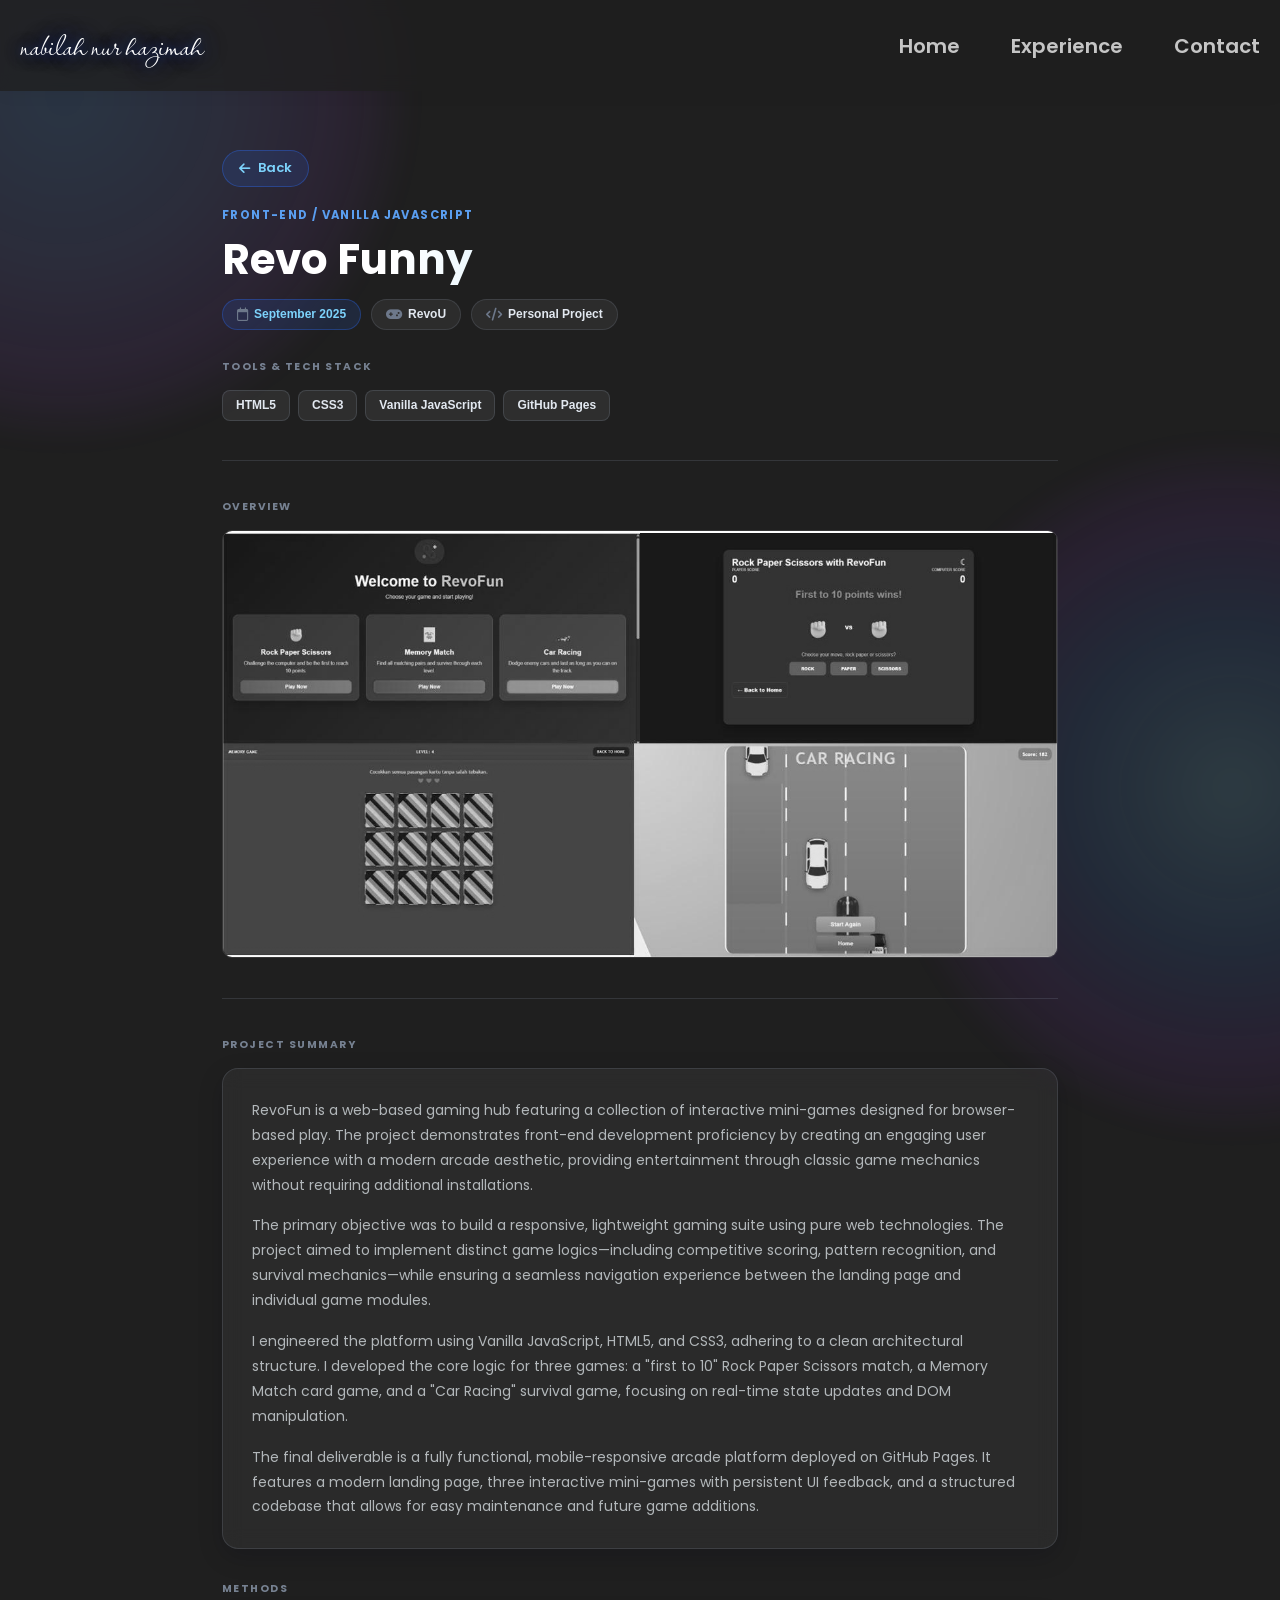
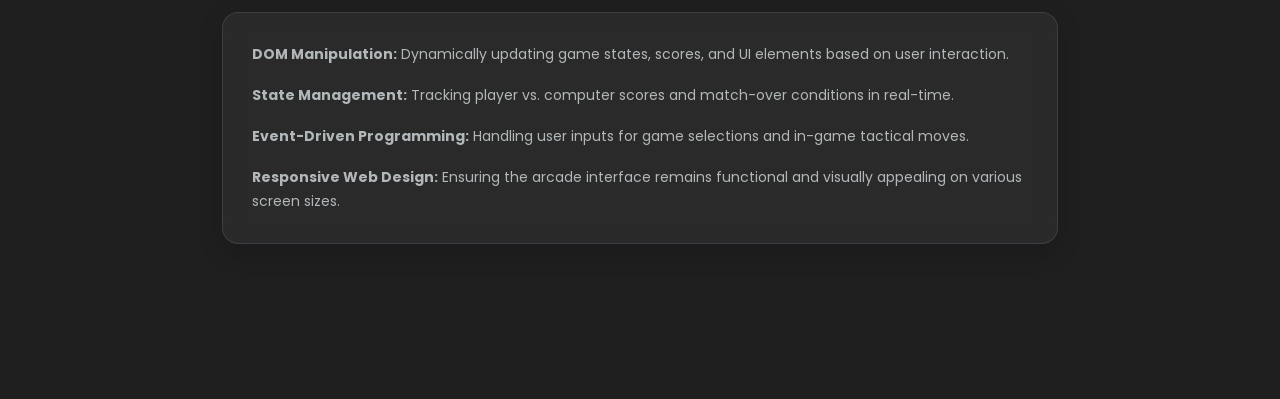
==== commit 04607c07: "update game" ====
--- a/projects/game.html
+++ b/projects/game.html
@@ -328,16 +328,15 @@
       <div class="tech-list">
         <span class="tech-badge">HTML5</span>
         <span class="tech-badge">CSS3</span>
-        <span class="tech-badge">JavaScript</span>
-        <span class="tech-badge">Canvas API</span>
-        <span class="tech-badge">Web Storage API</span>
+        <span class="tech-badge">Vanilla JavaScript</span>
+        <span class="tech-badge">GitHub Pages</span>
       </div>
 
       <div class="divider"></div>
 
       <p class="section-label">Overview</p>
       <div class="screenshots-grid">
-        <img src="../assets/img/game.png" alt="Game overview" />
+        <img src="../assets/img/game.jpg" alt="Game overview" />
       </div>
 
       <div class="divider"></div>
@@ -345,33 +344,34 @@
       <p class="section-label">Project Summary</p>
       <div class="desc-card">
         <p>
-          RevoFun is an interactive web-based gaming platform featuring a
-          collection of classic arcade-style mini-games. Designed to demonstrate
-          front-end development skills and game logic implementation, the
-          project provides a centralized hub where users can engage in multiple
-          distinct gaming experiences directly within a web browser.
-        </p>
-        <p>
-          The primary objective was to build a responsive gaming suite that
-          manages real-time user interaction and state. The project aimed to
-          implement diverse game mechanics—including pattern matching, collision
-          detection, and probability-based logic—while maintaining a cohesive
-          user interface and persistent high-score tracking via local storage.
-        </p>
-        <p>
-          I developed the platform using a vanilla JavaScript approach to ensure
-          high performance and deep control over game loops. I engineered the
-          core logic for three unique games: a Memory Match card game, a
-          "Rock-Paper-Scissors" simulator, and an "Avoid the Falling Objects"
-          survival game. I utilized CSS Flexbox/Grid for layout and the Web
-          Storage API for data persistence.
-        </p>
-        <p>
-          The final deliverable is a multi-page web application consisting of a
-          central homepage and three fully functional mini-games. The system
-          features dynamic DOM manipulation to reflect game states, a
-          personalized welcome system, and an active scoring mechanism that
-          saves progress across browser sessions.
+          RevoFun is a web-based gaming hub featuring a collection of
+          interactive mini-games designed for browser-based play. The project
+          demonstrates front-end development proficiency by creating an engaging
+          user experience with a modern arcade aesthetic, providing
+          entertainment through classic game mechanics without requiring
+          additional installations.
+        </p>
+        <p>
+          The primary objective was to build a responsive, lightweight gaming
+          suite using pure web technologies. The project aimed to implement
+          distinct game logics—including competitive scoring, pattern
+          recognition, and survival mechanics—while ensuring a seamless
+          navigation experience between the landing page and individual game
+          modules.
+        </p>
+        <p>
+          I engineered the platform using Vanilla JavaScript, HTML5, and CSS3,
+          adhering to a clean architectural structure. I developed the core
+          logic for three games: a "first to 10" Rock Paper Scissors match, a
+          Memory Match card game, and a "Car Racing" survival game, focusing on
+          real-time state updates and DOM manipulation.
+        </p>
+        <p>
+          The final deliverable is a fully functional, mobile-responsive arcade
+          platform deployed on GitHub Pages. It features a modern landing page,
+          three interactive mini-games with persistent UI feedback, and a
+          structured codebase that allows for easy maintenance and future game
+          additions.
         </p>
       </div>
 
@@ -379,27 +379,26 @@
       <p class="section-label">Methods</p>
       <div class="desc-card">
         <p>
-          <strong>Game Loop Implementation:</strong> Managing state updates and
-          rendering for real-time interaction in the "Avoid" game.
-        </p>
-        <p>
-          <strong>Collision Detection:</strong> Coding logic to detect
-          intersections between player elements and falling obstacles.
-        </p>
-        <p>
-          <strong>Event-Driven Programming:</strong> Utilizing listeners to
-          handle user inputs for choices and movements.
-        </p>
-        <p>
-          <strong>DOM Manipulation:</strong> Dynamically updating HTML elements
-          to reflect scores, results, and game transitions.
+          <strong>DOM Manipulation:</strong> Dynamically updating game states,
+          scores, and UI elements based on user interaction.
+        </p>
+        <p>
+          <strong>State Management:</strong> Tracking player vs. computer scores
+          and match-over conditions in real-time.
+        </p>
+        <p>
+          <strong>Event-Driven Programming:</strong> Handling user inputs for
+          game selections and in-game tactical moves.
+        </p>
+        <p>
+          <strong>Responsive Web Design:</strong> Ensuring the arcade interface
+          remains functional and visually appealing on various screen sizes.
         </p>
       </div>
 
       <div class="proj-links">
-        <!--
         <a
-          href="#"
+          href="http://revofun.web.id/"
           class="proj-btn proj-btn--primary"
           target="_blank"
           rel="noopener noreferrer"
@@ -407,7 +406,7 @@
           <i class="fa-solid fa-arrow-up-right-from-square"></i>
           Play Now
         </a>
-    -->
+
         <a
           href="https://github.com/awxbila/RevoFun2.git"
           class="proj-btn proj-btn--ghost"
--- a/assets/css/style.css
+++ b/assets/css/style.css
@@ -252,6 +252,63 @@
   background-color: var(--body-color);
   font-family: var(--main-font);
   padding-top: 6.4rem;
+  position: relative;
+  isolation: isolate;
+}
+
+/* Global fixed glow: stays in the viewport while content scrolls */
+body::before,
+body::after {
+  content: "";
+  position: fixed;
+  width: 42rem;
+  height: 42rem;
+  border-radius: 50%;
+  pointer-events: none;
+  z-index: 0;
+  filter: blur(16px);
+  opacity: 0.5;
+  will-change: transform, filter;
+  animation:
+    profile-soft-glow 12s ease-in-out infinite alternate,
+    profile-soft-glow-color 8.6s ease-in-out infinite;
+}
+
+body::before {
+  left: -17rem;
+  top: -15rem;
+  background: radial-gradient(
+    circle,
+    rgba(96, 165, 250, 0.34) 0%,
+    rgba(129, 140, 248, 0.26) 34%,
+    rgba(168, 85, 247, 0.18) 58%,
+    rgba(30, 64, 175, 0) 78%
+  );
+}
+
+body::after {
+  right: -18rem;
+  bottom: -14rem;
+  background: radial-gradient(
+    circle,
+    rgba(125, 211, 252, 0.32) 0%,
+    rgba(59, 130, 246, 0.24) 34%,
+    rgba(147, 51, 234, 0.18) 58%,
+    rgba(29, 78, 216, 0) 78%
+  );
+  animation-duration: 14s, 9.4s;
+  animation-direction: alternate-reverse, alternate;
+}
+
+header {
+  position: relative;
+  z-index: 2000;
+}
+
+main,
+footer {
+  position: relative;
+  z-index: 1;
 }
 * {
   margin: 0;
@@ -315,7 +372,7 @@
 .menu a {
   font-size: 20px;
   font-weight: 500;
-  color: rgb(255, 255, 255);
+  color: rgb(203, 203, 207);
   position: relative;
   padding: 0.8rem 0;
   transition: color 0.3s ease;
@@ -327,7 +384,7 @@
   height: 0.2rem;
   bottom: 0;
   left: 0;
-  background-color: rgb(177, 177, 177);
+  background-color: rgb(132, 89, 212);
   transition: width 0.3s ease;
 }
 .menu a:hover {
@@ -344,7 +401,7 @@
 .menu-wrapper .menu .menu-link,
 .menu-wrapper .menu .menu-link-active {
   font-size: 20px;
-  color: #989898;
+  color: #c5c5c5;
   font-family: var(--main-font);
   font-weight: 600;
   font-style: normal;
@@ -360,7 +417,7 @@
 .hamburger div {
   width: 25px;
   height: 3px;
-  background-color: #ffffff;
+  background-color: #d6daee;
   transition: all 0.3s ease;
 }
 /* Mobile Menu Hidden by Default */
@@ -371,7 +428,7 @@
   top: 100%;
   left: 0;
   right: 0;
-  background-color: #52606b94;
+  background-color: #d6daee;
   align-items: center;
   gap: 1.5rem;
   padding: 0;
@@ -400,7 +457,7 @@
   transition: color 0.3s ease;
 }
 .mobile-menu li a:hover {
-  color: #31313b;
+  color: #583e9e;
 }
 /* ========== SMOOTH BODY MOVEMENT ========== */
 body {
@@ -966,7 +1023,7 @@
 
 /* helper classes for colored words in headings */
 .blue-text {
-  color: #365baa;
+  color: #554eb1;
 }
 .white-text {
   color: #ffffff;
@@ -1634,8 +1691,8 @@
 }
 
 .filter.active {
-  background: #1f4eb3;
-  box-shadow: 0 0 14px rgba(42, 105, 240, 0.42);
+  background: #3c319e;
+  box-shadow: 0 0 14px rgba(95, 42, 240, 0.42);
 }
 
 .filter:hover:not(.active) {
@@ -1748,7 +1805,7 @@
 .work-company {
   display: inline-block;
   margin-left: 0.45rem;
-  color: #8db8ff;
+  color: #949fff;
 }
 
 .work-period {
@@ -2223,6 +2280,23 @@
   .contact::after {
     animation: none;
   }
+
+  body::before,
+  body::after {
+    animation: none;
+  }
+}
+
+/* Disable old per-section glows so they no longer move with scrolling */
+.profile::before,
+.profile::after,
+.performa::before,
+.skills::before,
+.experience::before,
+.download-section::before,
+.contact::before,
+.contact::after {
+  content: none;
 }
 
 /* HEADER */
@@ -2612,6 +2686,24 @@
 
 /*responsive mobile*/
 @media screen and (max-width: 768px) {
+  .project-scroll-ready .project-reveal-label,
+  .project-scroll-ready .project-reveal-target {
+    opacity: 1;
+    transform: none;
+    transition: none;
+  }
+
+  .wrap .proj-links {
+    flex-direction: column;
+    align-items: stretch;
+    gap: 10px;
+  }
+
+  .wrap .proj-btn {
+    width: 100%;
+    justify-content: center;
+  }
+
   .nav-wrapper .menu-wrapper {
     display: none;
   }
@@ -2632,7 +2724,7 @@
     top: 100%;
     left: 0;
     right: 0;
-    background-color: rgb(111, 115, 122);
+    background-color: rgba(197, 191, 219, 0.644);
     padding: 0;
     list-style: none;
     box-shadow: 0 8px 16px rgba(0, 0, 0, 0.1);
@@ -2676,34 +2768,25 @@
     margin-top: 0;
   }
 
-  .performa::before,
-  .skills::before,
-  .experience::before,
-  .download-section::before {
-    width: 24rem;
-    height: 24rem;
-    filter: blur(12px);
-    opacity: 0.42;
-  }
-
-  .performa::before {
-    left: -12rem;
-    top: -5rem;
-  }
-
-  .skills::before {
-    right: -12rem;
-    top: 5rem;
-  }
-
-  .experience::before {
-    left: -12rem;
-    top: 10rem;
-  }
-
-  .download-section::before {
-    right: -10rem;
-    top: 2rem;
+  /* Mobile tuning for fixed global glow */
+  body::before,
+  body::after {
+    width: 32rem;
+    height: 32rem;
+    filter: blur(14px);
+    opacity: 0.46;
+  }
+
+  body::before {
+    left: -14rem;
+    top: -12rem;
+  }
+
+  body::after {
+    right: -15rem;
+    bottom: -11rem;
+    animation-duration: 13s, 9s;
+    animation-direction: alternate-reverse, alternate;
   }
 
   /*PROFILE SECTION*/
@@ -2712,13 +2795,6 @@
     padding: 2rem 0;
     display: block;
     overflow: visible;
-  }
-  .profile::before,
-  .profile::after {
-    width: 28rem;
-    height: 28rem;
-    filter: blur(12px);
-    opacity: 0.55;
   }
   .profile-content {
     flex-direction: column;
@@ -2748,6 +2824,17 @@
     padding: 0 1rem;
   }
 
+  .profile-text .portfolio-btn {
+    position: static;
+    left: auto;
+    display: block;
+    width: max-content;
+    max-width: 100%;
+    margin: 1rem auto 0;
+    padding: 0.75rem 1.25rem;
+    font-size: 1rem;
+  }
+
   .profile-text h2 {
     text-align: center;
     margin-left: 0;
@@ -2768,25 +2855,26 @@
   /*ABOUT SECTION*/
   .about {
     min-height: auto;
-    padding: 2rem 0;
+    padding: 3rem 0 2.25rem;
     display: block;
   }
   #about-content-wrapper {
     width: 100%;
-    max-width: none;
+    max-width: 680px;
   }
   .about-content {
     flex-direction: column;
     align-items: center;
-    padding: 20px;
-    gap: 2rem;
+    padding: 0;
+    gap: 1.75rem;
     min-height: auto;
-    background-color: rgba(66, 121, 240, 0.445);
-    border-radius: 1rem;
+    background-color: transparent;
+    border-radius: 0;
   }
 
   .about-img {
     width: min(340px, 100%);
+    margin: 0 auto;
   }
 
   .about-img img {
@@ -2799,18 +2887,23 @@
   .about-text {
     text-align: justify;
     max-width: 100%;
-    font-size: 10px;
-    padding: 0;
+    font-size: 14px;
+    padding: 0 0.25rem;
   }
 
   .about-text h2 {
-    font-size: 32px;
+    font-size: 34px;
     text-align: left;
   }
 
   .about-text p {
-    font-size: 10px;
+    font-size: 14px;
     line-height: 1.8;
+  }
+
+  .about-text h3 {
+    margin-top: 1.5rem;
+    font-size: 16px;
   }
   /*SKILLS SECTION*/
   .skills {
@@ -2850,6 +2943,34 @@
     font-size: 22px;
   }
 
+  .tools-grid {
+    grid-template-columns: repeat(2, minmax(0, 1fr));
+    gap: 12px;
+    grid-auto-rows: minmax(88px, auto);
+  }
+
+  .tool-card {
+    gap: 10px;
+    padding: 14px 12px;
+    min-height: 88px;
+    border-radius: 10px;
+  }
+
+  .tool-card img {
+    width: 32px;
+    height: 32px;
+  }
+
+  .tool-card h3 {
+    font-size: 13px;
+    line-height: 1.2;
+  }
+
+  .tool-card span {
+    font-size: 10px;
+    line-height: 1.25;
+  }
+
   .skill {
     gap: 0.6rem;
     margin-bottom: 12px;
@@ -2962,9 +3083,9 @@
   }
 
   .icon-ipb {
-    width: 44px;
-    height: 44px;
-    flex: 0 0 44px;
+    width: var(--study-icon-size);
+    height: var(--study-icon-size);
+    flex: 0 0 var(--study-icon-size);
   }
 
   .status-section {
@@ -3022,14 +3143,6 @@
     padding: 0 8px;
   }
 
-  .experience .container h3 {
-    font-size: 16px;
-    padding: 0;
-    margin-top: 2rem;
-    text-align: center;
-    white-space: nowrap;
-  }
-
   .work-timeline {
     max-width: 100%;
     padding: 1.2rem 1rem 1rem;
@@ -3042,7 +3155,7 @@
   }
 
   .work-body h3 {
-    font-size: 18px;
+    font-size: 14px;
     white-space: normal;
   }
 
@@ -3086,16 +3199,31 @@
     width: calc(100% - 46px);
   }
 
+  .org-card {
+    padding: 1rem;
+  }
+
   .org-name {
-    font-size: 14px;
+    margin-top: 0;
+    font-size: 11px;
+    line-height: 1.3;
+    text-align: center;
+    white-space: normal;
+    overflow-wrap: anywhere;
+    word-break: normal;
+    text-wrap: balance;
   }
 
   .org-role {
-    font-size: 11.5px;
+    font-size: 10px;
+    line-height: 1.35;
+    text-align: center;
+    white-space: normal;
   }
 
   .org-year {
     font-size: 11px;
+    text-align: center;
   }
 
   .org-desc {
@@ -3205,3 +3333,42 @@
     font-size: 30px;
   }
 }
+
+@media screen and (max-width: 480px) {
+  body::before,
+  body::after {
+    width: 26rem;
+    height: 26rem;
+    filter: blur(12px);
+    opacity: 0.42;
+  }
+
+  body::before {
+    left: -13rem;
+    top: -10rem;
+  }
+
+  body::after {
+    right: -13rem;
+    bottom: -9rem;
+  }
+
+  .tools-grid {
+    grid-template-columns: 1fr;
+    gap: 10px;
+    grid-auto-rows: minmax(84px, auto);
+  }
+
+  .tool-card {
+    min-height: 84px;
+    padding: 13px 12px;
+  }
+
+  .tool-card h3 {
+    font-size: 14px;
+  }
+
+  .tool-card span {
+    font-size: 11px;
+  }
+}
